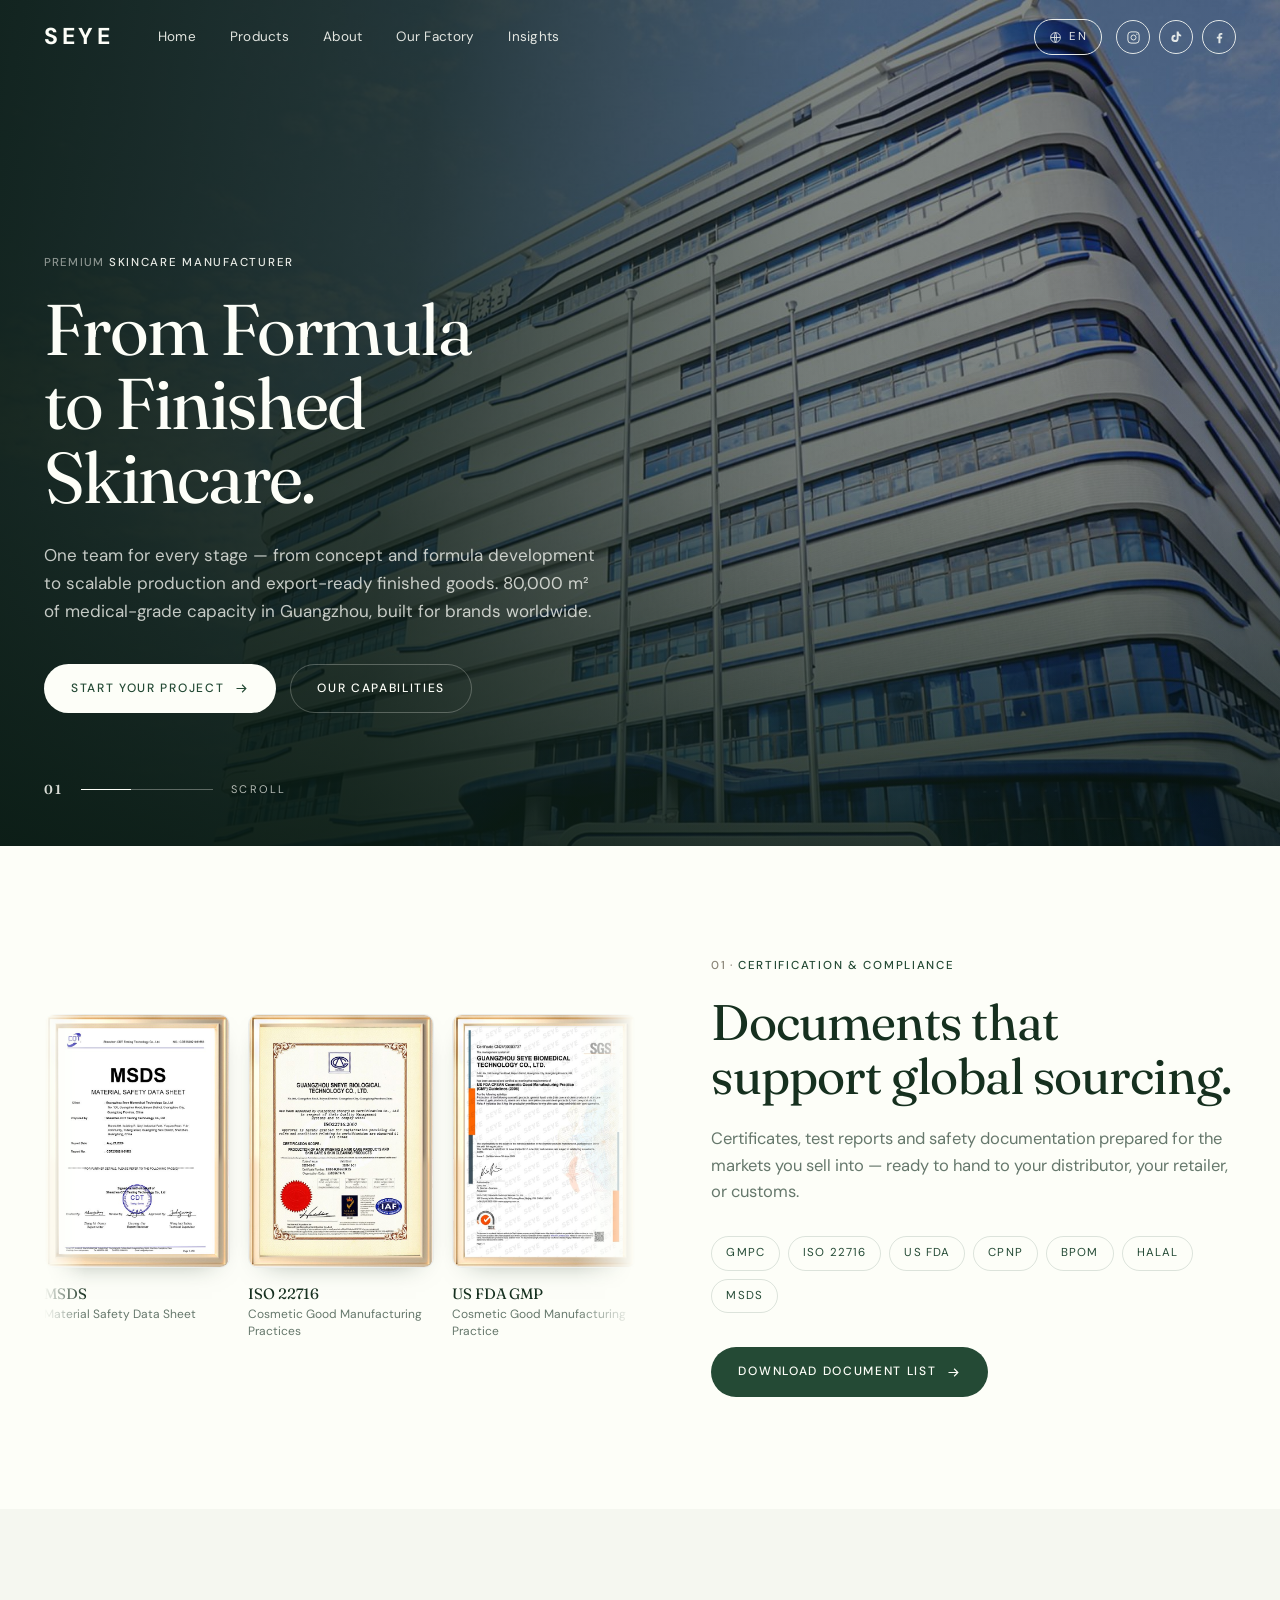
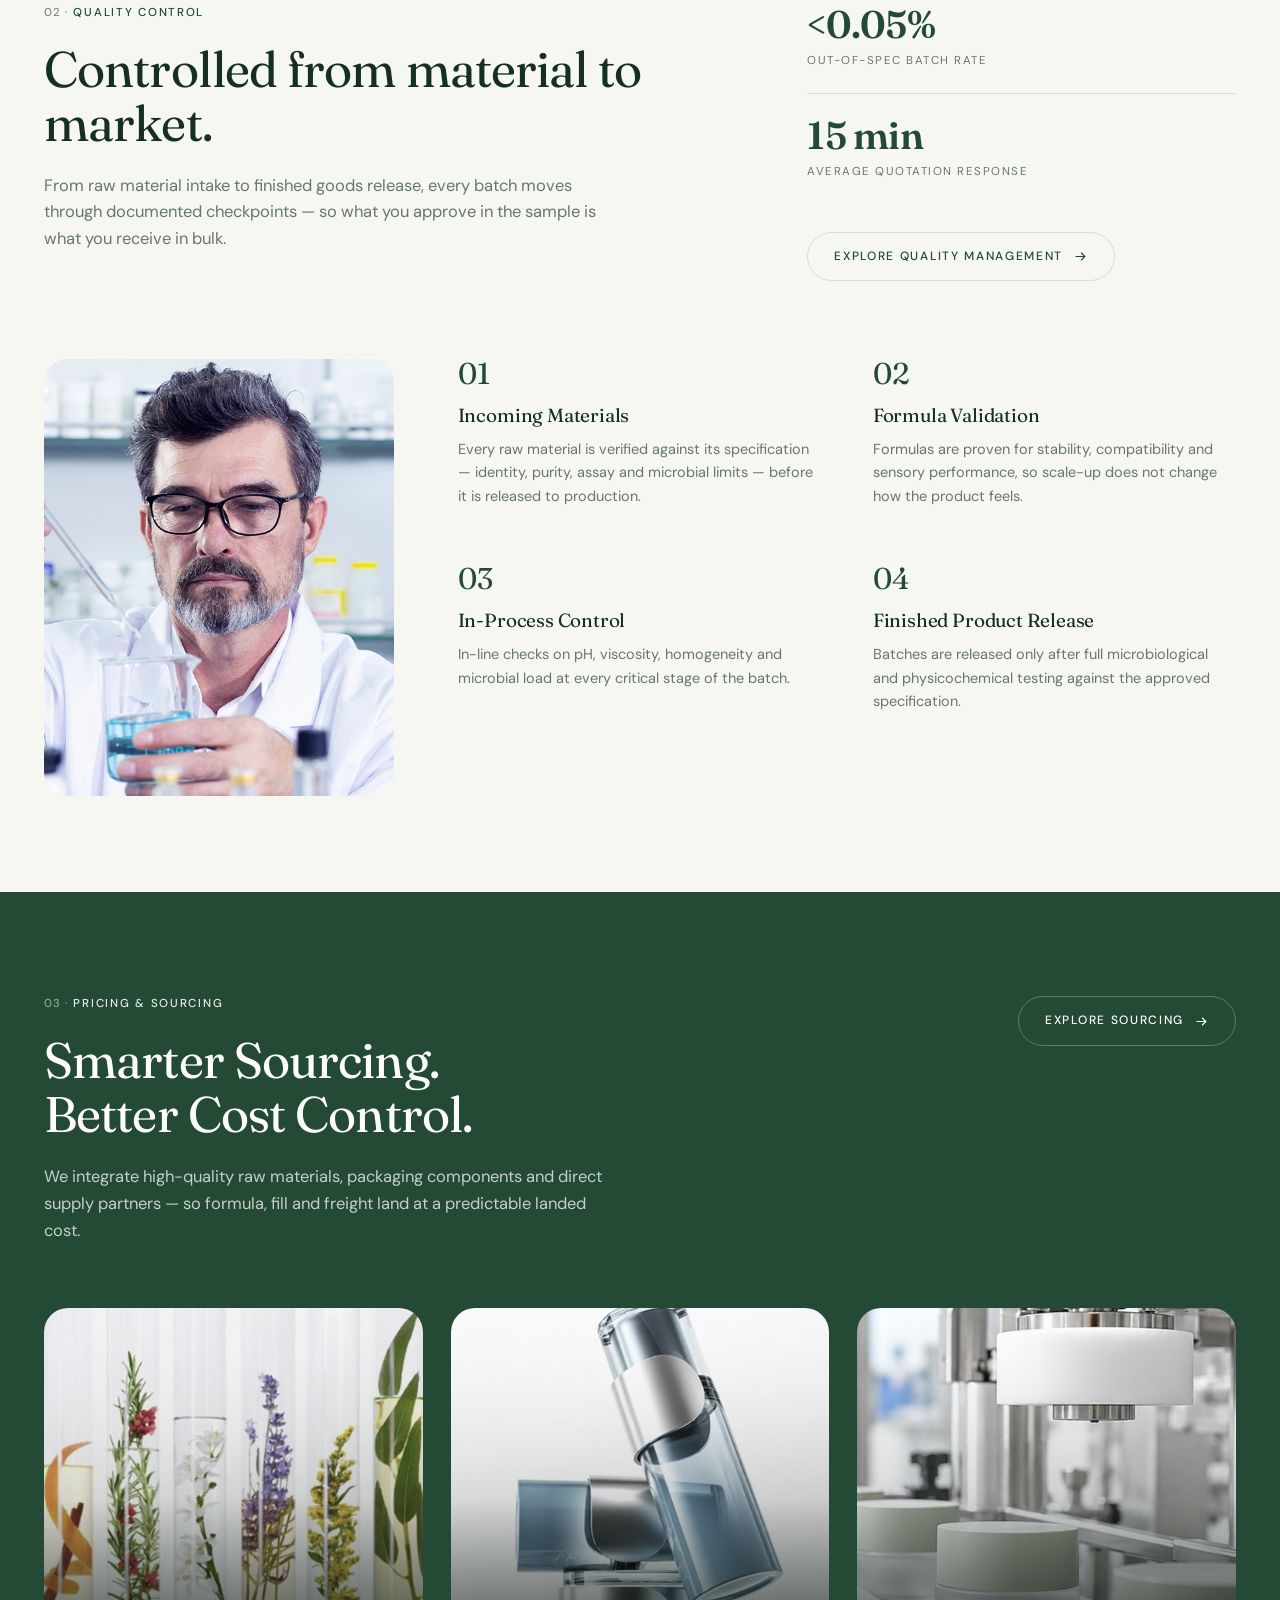
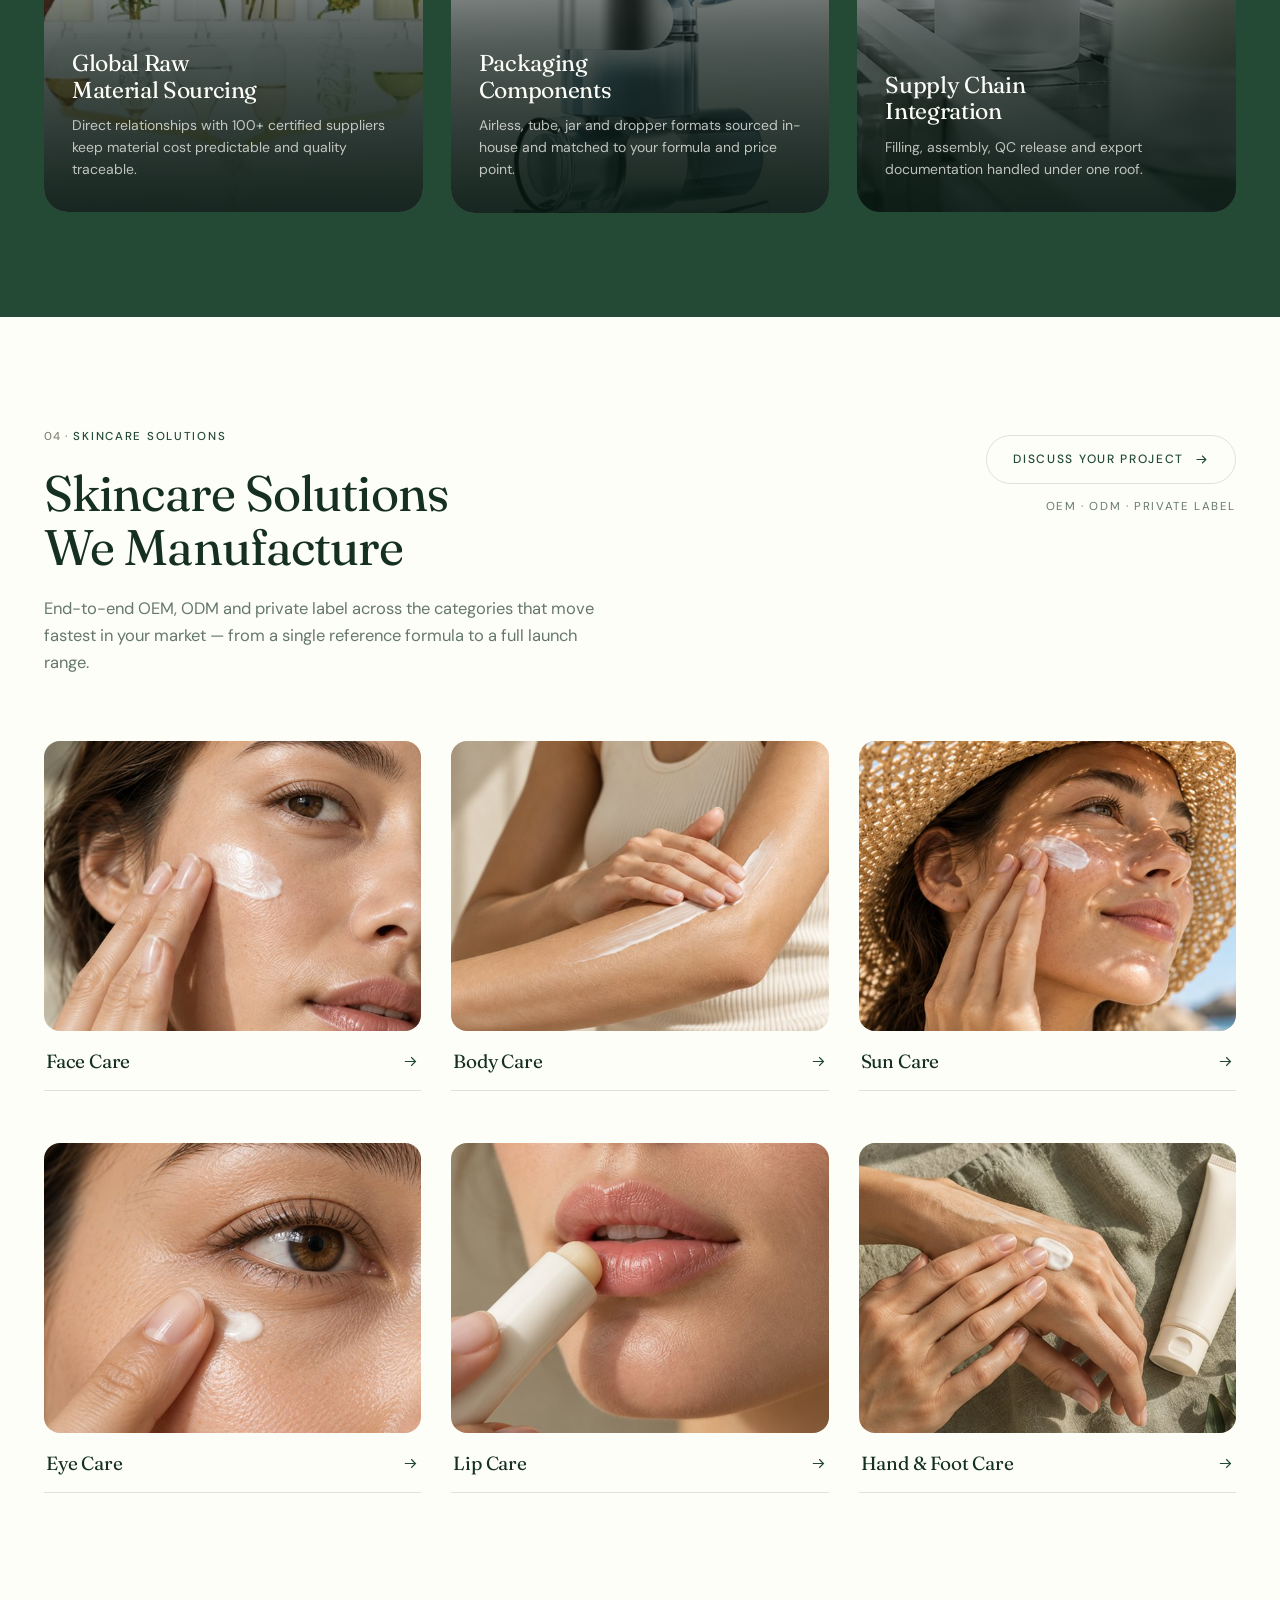
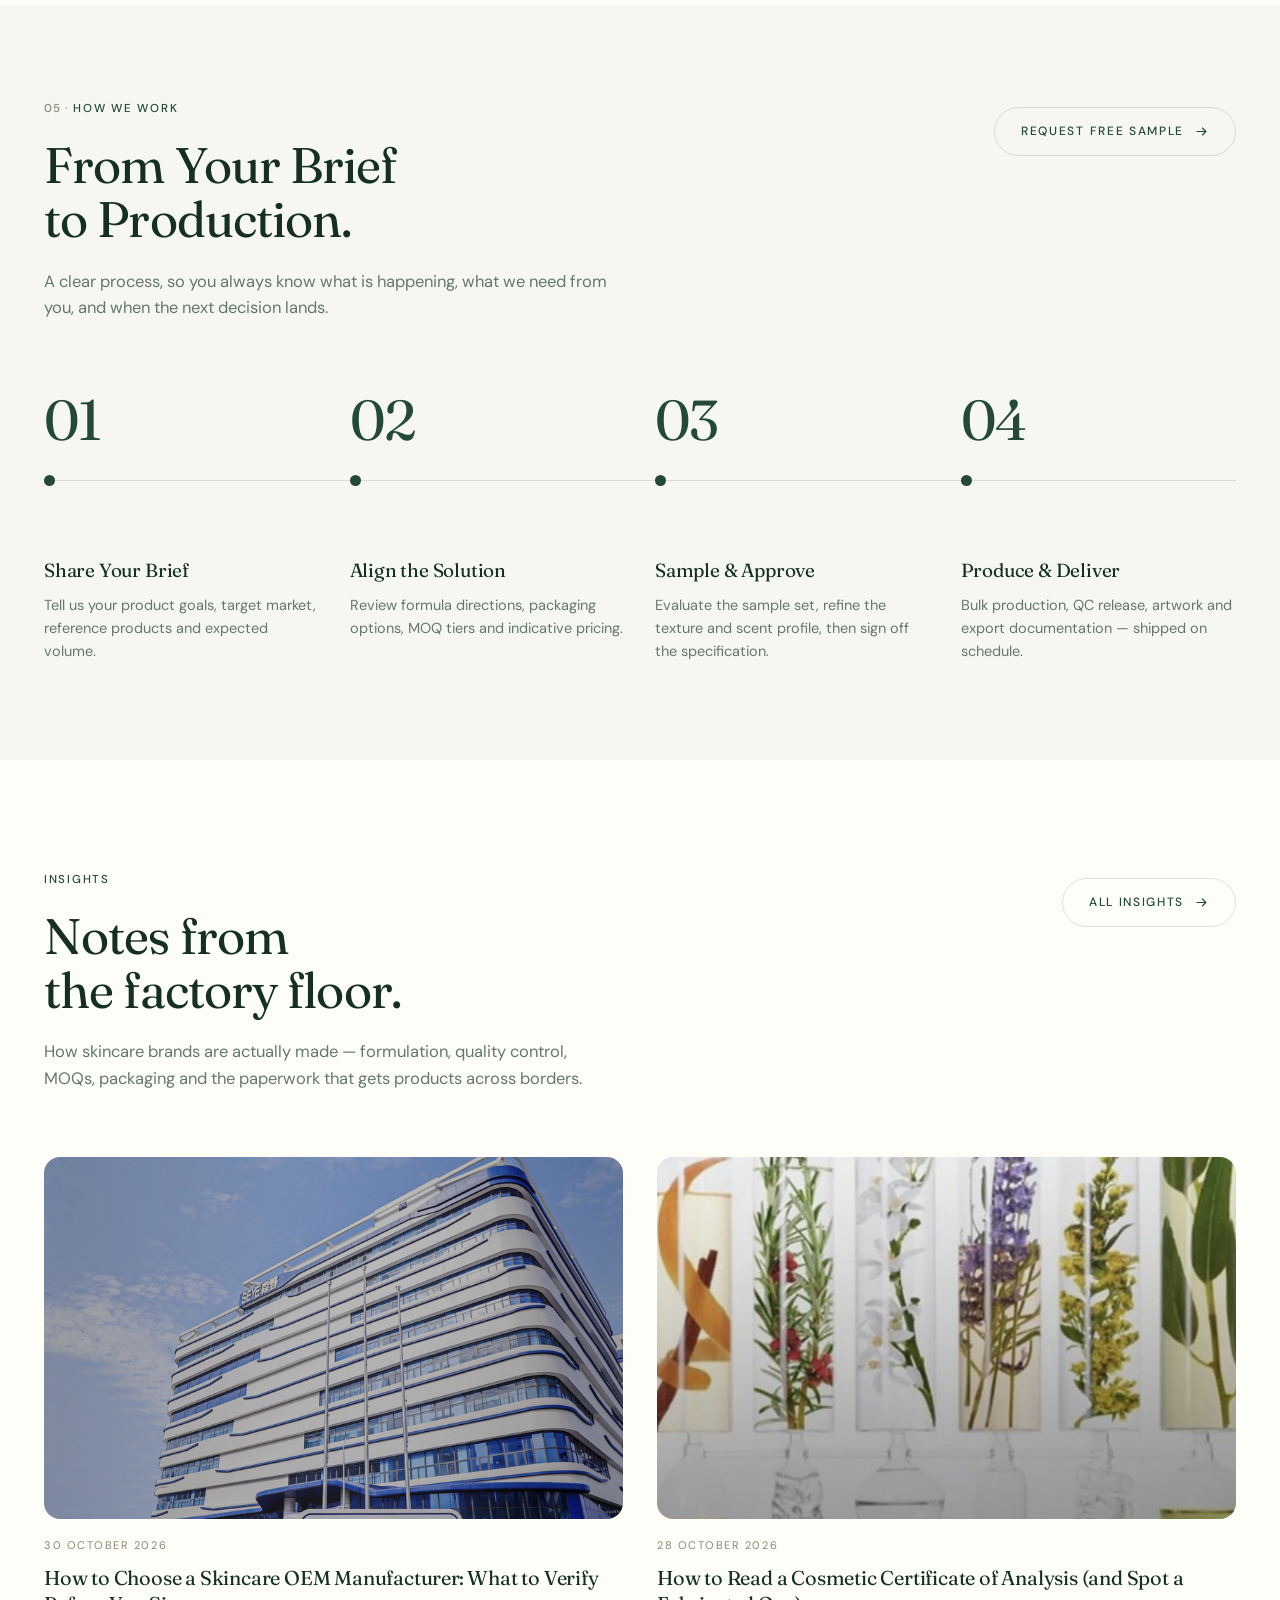
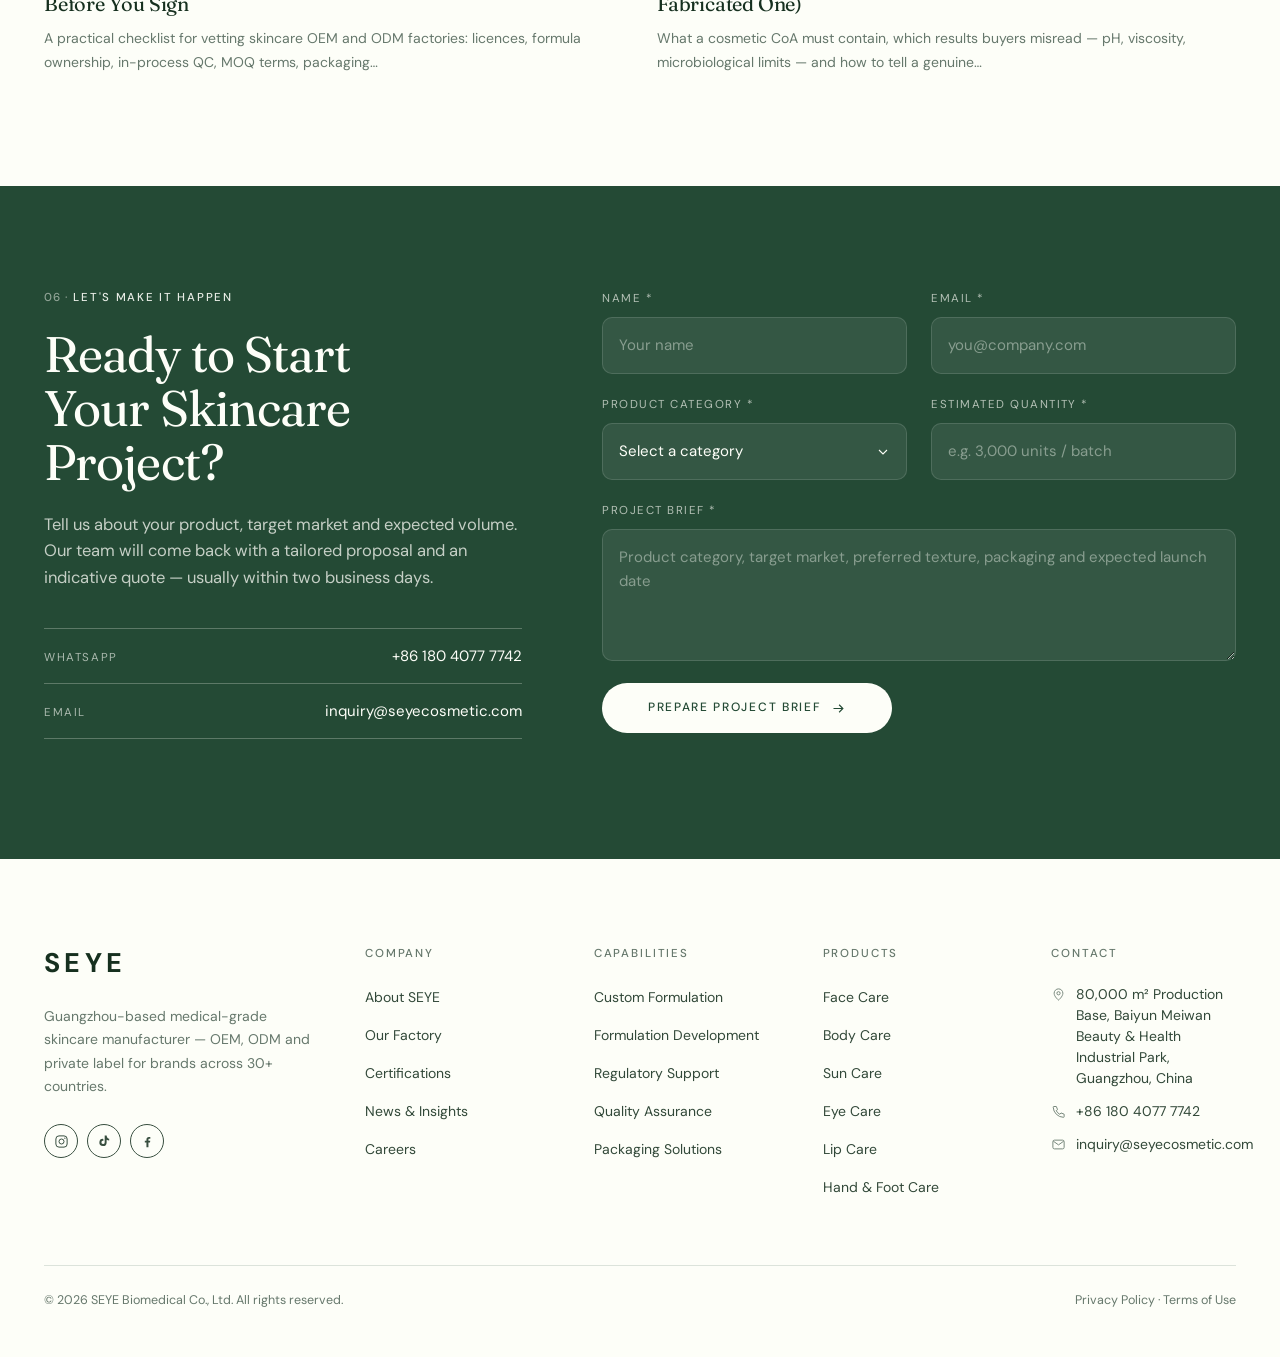
==== index.html @ 5c618334 "fix(seo): 首页补 canonical / og 绝对地址 / JSON-LD，加 404 页与缓存头" ====
<!DOCTYPE html>
<html lang="en">
<head>
<meta charset="utf-8">
<meta name="viewport" content="width=device-width, initial-scale=1">
<title>SEYE Biomedical — From Formula to Finished Skincare</title>
<meta name="description" content="SEYE Biomedical is a Guangzhou-based OEM / ODM / private-label skincare manufacturer. Custom formulation, medical-grade quality control, global sourcing and export-ready documentation.">

<!-- icons -->
<link rel="icon" href="assets/favicon.svg" type="image/svg+xml">
<link rel="alternate icon" href="assets/favicon-32.png" sizes="32x32">
<link rel="apple-touch-icon" href="assets/apple-touch-icon.png">
<meta name="theme-color" content="#244A35">
<!-- 这一行由发布流程写入：测试模式为 noindex，正式上线取消后重新发布 -->
<!-- ROBOTS:START --><meta name="robots" content="noindex,nofollow"><!-- ROBOTS:END -->

<!-- canonical + social sharing + JSON-LD。
     这一整块由 node build-articles.js 生成，不要手改 —— 里面的绝对地址全部来自
     site.config.js 的 baseUrl，手改过的内容下次构建就被覆盖。 -->
<!-- SEO:START -->
  <link rel="canonical" href="https://seye-cosmetic-site.netlify.app/">
  <meta property="og:type" content="website">
  <meta property="og:site_name" content="SEYE Biomedical">
  <meta property="og:title" content="From Formula to Finished Skincare — SEYE Biomedical">
  <meta property="og:description" content="Guangzhou-based OEM / ODM / private-label skincare manufacturer. Custom formulation, medical-grade quality control and export-ready documentation for brands in 30+ countries.">
  <meta property="og:url" content="https://seye-cosmetic-site.netlify.app/">
  <meta property="og:image" content="https://seye-cosmetic-site.netlify.app/assets/og-cover.jpg">
  <meta property="og:image:width" content="1200">
  <meta property="og:image:height" content="630">
  <meta property="og:image:alt" content="From Formula to Finished Skincare — SEYE Biomedical">
  <meta property="og:locale" content="en_US">
  <meta name="twitter:card" content="summary_large_image">
  <meta name="twitter:title" content="From Formula to Finished Skincare — SEYE Biomedical">
  <meta name="twitter:description" content="Guangzhou-based OEM / ODM / private-label skincare manufacturer. Custom formulation, medical-grade quality control and export-ready documentation for brands in 30+ countries.">
  <meta name="twitter:image" content="https://seye-cosmetic-site.netlify.app/assets/og-cover.jpg">
<script type="application/ld+json">
{
  "@context": "https://schema.org",
  "@graph": [
    {
      "@type": "Organization",
      "@id": "https://seye-cosmetic-site.netlify.app/#organization",
      "name": "SEYE Biomedical",
      "alternateName": "SEYE Biomedical Co., Ltd.",
      "url": "https://seye-cosmetic-site.netlify.app/",
      "logo": {
        "@type": "ImageObject",
        "url": "https://seye-cosmetic-site.netlify.app/assets/apple-touch-icon.png",
        "width": 180,
        "height": 180
      },
      "description": "Guangzhou-based OEM, ODM and private-label skincare manufacturer with 80,000 m² of medical-grade production capacity.",
      "address": {
        "@type": "PostalAddress",
        "streetAddress": "Baiyun Meiwan Beauty & Health Industrial Park",
        "addressLocality": "Guangzhou",
        "addressRegion": "Guangdong",
        "addressCountry": "CN"
      },
      "contactPoint": {
        "@type": "ContactPoint",
        "contactType": "sales",
        "telephone": "+86-180-4077-7742",
        "email": "inquiry@seyecosmetic.com",
        "availableLanguage": [
          "en",
          "zh"
        ]
      }
    },
    {
      "@type": "WebSite",
      "@id": "https://seye-cosmetic-site.netlify.app/#website",
      "url": "https://seye-cosmetic-site.netlify.app/",
      "name": "SEYE Biomedical",
      "description": "SEYE Biomedical is a Guangzhou-based OEM / ODM / private-label skincare manufacturer. Custom formulation, medical-grade quality control, global sourcing and export-ready documentation.",
      "publisher": {
        "@id": "https://seye-cosmetic-site.netlify.app/#organization"
      },
      "inLanguage": "en"
    },
    {
      "@type": "WebPage",
      "@id": "https://seye-cosmetic-site.netlify.app/#webpage",
      "url": "https://seye-cosmetic-site.netlify.app/",
      "name": "SEYE Biomedical — From Formula to Finished Skincare",
      "description": "SEYE Biomedical is a Guangzhou-based OEM / ODM / private-label skincare manufacturer. Custom formulation, medical-grade quality control, global sourcing and export-ready documentation.",
      "isPartOf": {
        "@id": "https://seye-cosmetic-site.netlify.app/#website"
      },
      "about": {
        "@id": "https://seye-cosmetic-site.netlify.app/#organization"
      },
      "primaryImageOfPage": {
        "@type": "ImageObject",
        "url": "https://seye-cosmetic-site.netlify.app/assets/og-cover.jpg"
      },
      "inLanguage": "en"
    }
  ]
}
</script>
<!-- SEO:END -->

<link rel="preload" as="image" href="assets/hero.jpg">
<link rel="stylesheet" href="assets/fonts/fonts.css">
<style>
/* ============================================================
   SEYE Biomedical — Homepage
   Design tokens reverse-engineered from the approved mockup.
   ============================================================ */
:root{
  --cream:      #FDFEF8;
  --cream-2:    #F5F7F0;
  --cream-3:    #EDF1E8;
  --green:      #244A35;
  --green-deep: #1B3A2A;
  --green-soft: #2E5A43;
  --ink:        #16301F;
  --muted:      #66786C;
  --muted-warm: #8A8577;
  --line:       rgba(36,74,53,.15);
  --line-soft:  rgba(36,74,53,.09);
  --line-light: rgba(253,254,248,.26);

  --serif: 'Fraunces', 'Noto Serif SC', Georgia, 'Times New Roman', serif;
  --sans:  'DM Sans', 'Noto Sans SC', -apple-system, BlinkMacSystemFont, 'Segoe UI', Roboto, sans-serif;

  --maxw: 1280px;
  --gut:  44px;
  --r-lg: 24px;
  --r-md: 16px;
  --ease: cubic-bezier(.22,.61,.36,1);
  --hdr:  74px;
}

*,*::before,*::after{ box-sizing:border-box; }
html{ scroll-behavior:smooth; -webkit-text-size-adjust:100%; }
body{
  margin:0;
  background:var(--cream);
  color:var(--ink);
  font-family:var(--sans);
  font-size:16px;
  line-height:1.62;
  -webkit-font-smoothing:antialiased;
  text-rendering:optimizeLegibility;
  overflow-x:hidden;
}
img{ display:block; max-width:100%; }
a{ color:inherit; text-decoration:none; }
button,input,select,textarea{ font:inherit; color:inherit; }
h1,h2,h3,h4{ margin:0; font-family:var(--serif); font-weight:400; font-optical-sizing:auto; }

.wrap{ width:100%; max-width:var(--maxw); margin-inline:auto; padding-inline:var(--gut); }

/* ---------- type scale ---------- */
h1,.h1{ font-size:clamp(44px,5.6vw,80px); line-height:1.03; letter-spacing:-.022em; }
h2,.h2{ font-size:clamp(34px,3.9vw,54px); line-height:1.08; letter-spacing:-.018em; }
h3{ font-size:20px; line-height:1.3; letter-spacing:-.01em; }

.eyebrow{
  margin:0 0 22px;
  font-size:11.5px; font-weight:500; line-height:1.4;
  letter-spacing:.15em; text-transform:uppercase;
  color:var(--green);
}
.eyebrow span{ color:var(--muted-warm); letter-spacing:.1em; }
.eyebrow.is-light{ color:rgba(253,254,248,.9); }
.eyebrow.is-light span{ color:rgba(253,254,248,.5); }

.lede{ margin:22px 0 0; max-width:52ch; color:var(--muted); font-size:16.5px; }
.is-light .lede,.lede.is-light{ color:rgba(253,254,248,.74); }

/* ---------- buttons ---------- */
.btn{
  display:inline-flex; align-items:center; gap:10px;
  padding:14px 26px; border:1px solid transparent; border-radius:999px;
  font-size:12px; font-weight:500; letter-spacing:.14em; text-transform:uppercase;
  white-space:nowrap; cursor:pointer; background:none;
  transition:background .3s var(--ease), color .3s var(--ease),
             border-color .3s var(--ease), transform .3s var(--ease);
}
.btn svg{ flex:none; transition:transform .3s var(--ease); }
.btn:hover svg{ transform:translateX(4px); }
.btn-solid{ background:var(--green); color:var(--cream); }
.btn-solid:hover{ background:var(--green-deep); }
.btn-outline{ border-color:var(--line); color:var(--green); }
.btn-outline:hover{ background:var(--green); border-color:var(--green); color:var(--cream); }
.btn-outline-light{ border-color:var(--line-light); color:var(--cream); }
.btn-outline-light:hover{ background:var(--cream); border-color:var(--cream); color:var(--green); }
.btn-white{ background:var(--cream); color:var(--green); justify-content:center; }
.btn-white:hover{ background:#fff; }
.btn-sm{ padding:12px 22px; font-size:11px; }

/* ============================================================
   HEADER
   ============================================================ */
.hdr{
  position:fixed; inset:0 0 auto; z-index:100; height:var(--hdr);
  display:flex; align-items:center;
  color:var(--cream);
  transition:background .45s var(--ease), color .45s var(--ease), box-shadow .45s var(--ease);
}
.hdr.is-stuck{
  background:rgba(253,254,248,.94);
  -webkit-backdrop-filter:saturate(160%) blur(14px);
  backdrop-filter:saturate(160%) blur(14px);
  color:var(--ink);
  box-shadow:0 1px 0 var(--line-soft);
}
.hdr__in{ display:flex; align-items:center; gap:44px; width:100%; max-width:var(--maxw); margin-inline:auto; padding-inline:var(--gut); }
.brand{ font-size:23px; font-weight:700; letter-spacing:.16em; }
.nav{ display:flex; gap:34px; }
.nav a{
  position:relative; font-size:13.5px; letter-spacing:.02em; opacity:.88;
  transition:opacity .25s var(--ease);
}
.nav a::after{
  content:''; position:absolute; left:0; bottom:-6px; height:1px; width:100%;
  background:currentColor; transform:scaleX(0); transform-origin:left;
  transition:transform .35s var(--ease);
}
.nav a:hover{ opacity:1; }
.nav a:hover::after{ transform:scaleX(1); }
.hdr__right{ display:flex; align-items:center; gap:14px; margin-left:auto; }
.lang{
  display:inline-flex; align-items:center; gap:7px;
  padding:8px 14px; border:1px solid currentColor; border-radius:999px;
  font-size:11.5px; letter-spacing:.12em; opacity:.9; background:none; cursor:pointer;
  transition:opacity .25s var(--ease);
}
.lang:hover{ opacity:1; }
.socials{ display:flex; gap:9px; }
.socials a{
  width:34px; height:34px; display:grid; place-items:center;
  border:1px solid currentColor; border-radius:50%; opacity:.85;
  transition:opacity .25s var(--ease), background .25s var(--ease);
}
.socials a:hover{ opacity:1; }
.socials svg{ width:15px; height:15px; }
.hdr:not(.is-stuck) .socials a:hover{ background:rgba(253,254,248,.16); }
.hdr.is-stuck .socials a:hover{ background:var(--cream-2); }
.burger{ display:none; }

/* ============================================================
   HERO
   ============================================================ */
.hero{ position:relative; min-height:min(94vh,860px); display:flex; align-items:flex-end; overflow:hidden; background:var(--green-deep); }
.hero__bg{ position:absolute; inset:0; }
.hero__bg img{ width:100%; height:100%; object-fit:cover; object-position:50% 58%; }
.hero__scrim{
  position:absolute; inset:0;
  background:
    linear-gradient(96deg, rgba(8,26,18,.90) 0%, rgba(8,26,18,.74) 32%, rgba(8,26,18,.34) 62%, rgba(8,26,18,.16) 100%),
    linear-gradient(to top, rgba(8,26,18,.72) 0%, rgba(8,26,18,.10) 42%, rgba(8,26,18,0) 70%);
}
.hero__in{ position:relative; width:100%; max-width:var(--maxw); margin-inline:auto; padding:calc(var(--hdr) + 60px) var(--gut) 46px; color:var(--cream); }
.hero h1{ margin:0; max-width:16ch; }
.hero__lede{ margin:26px 0 0; max-width:46ch; font-size:17px; line-height:1.66; color:rgba(253,254,248,.76); }
.hero__cta{ display:flex; flex-wrap:wrap; gap:14px; margin-top:38px; }
.hero .btn-solid{ background:var(--cream); color:var(--green); }
.hero .btn-solid:hover{ background:#fff; }
.hero__foot{ display:flex; align-items:center; gap:18px; margin-top:66px; }
.hero__foot b{ font-family:var(--serif); font-size:13px; letter-spacing:.16em; color:rgba(253,254,248,.85); }
.hero__foot i{ display:block; width:132px; height:1px; background:rgba(253,254,248,.32); position:relative; overflow:hidden; font-style:normal; }
.hero__foot i::after{ content:''; position:absolute; inset:0 auto 0 0; width:38%; background:var(--cream); animation:sweep 2.6s var(--ease) infinite; }
@keyframes sweep{ 0%{transform:translateX(-100%)} 60%,100%{transform:translateX(265%)} }
.hero__foot em{ font-style:normal; font-size:11px; letter-spacing:.2em; text-transform:uppercase; color:rgba(253,254,248,.7); }

/* ============================================================
   SECTION SHELL
   ============================================================ */
.sec{ padding:112px 0; }
.sec--tight{ padding:96px 0; }
.sec-head{ display:flex; align-items:flex-start; gap:48px; justify-content:space-between; }
.sec-head__aside{ flex:none; display:flex; flex-direction:column; align-items:flex-end; gap:14px; padding-top:6px; }
.sec-note{ margin:0; font-size:11.5px; letter-spacing:.14em; text-transform:uppercase; color:var(--muted); }
.rule{ height:1px; background:var(--line); border:0; margin:0; }

/* ============================================================
   01 · CERTIFICATES
   ============================================================ */
.cert{ display:grid; grid-template-columns:minmax(0,1.06fr) minmax(0,.94fr); gap:76px; align-items:center; }
.marquee{
  overflow:hidden;
  -webkit-mask-image:linear-gradient(90deg,transparent 0,#000 7%,#000 90%,transparent 100%);
          mask-image:linear-gradient(90deg,transparent 0,#000 7%,#000 90%,transparent 100%);
}
.marquee__track{ display:flex; width:max-content; animation:slide 52s linear infinite; }
.marquee:hover .marquee__track{ animation-play-state:paused; }
@keyframes slide{ to{ transform:translateX(-50%); } }
.cert-item{ flex:none; width:186px; margin-right:18px; }
.cert-item__img{
  border:1px solid var(--line-soft); border-radius:10px; overflow:hidden;
  background:#fff; box-shadow:0 10px 26px -18px rgba(22,48,31,.5);
  transition:transform .45s var(--ease), box-shadow .45s var(--ease);
}
.cert-item__img img{ width:100%; aspect-ratio:640/875; object-fit:cover; object-position:50% 12%; }
.cert-item:hover .cert-item__img{ transform:translateY(-6px); box-shadow:0 22px 38px -20px rgba(22,48,31,.55); }
.cert-item h3{ margin:16px 0 3px; font-size:15px; letter-spacing:-.005em; }
.cert-item p{ margin:0; font-size:12px; line-height:1.45; color:var(--muted); }
.tags{ display:flex; flex-wrap:wrap; gap:8px; margin:30px 0 0; padding:0; list-style:none; }
.tags li{
  padding:7px 14px; border:1px solid var(--line); border-radius:999px;
  font-size:11.5px; letter-spacing:.1em; text-transform:uppercase; color:var(--green);
}
.sec-head__cta{ margin-top:34px; }

/* ============================================================
   02 · QUALITY CONTROL
   ============================================================ */
.qc-head{ display:grid; grid-template-columns:minmax(0,1fr) minmax(0,.62fr); gap:72px; align-items:start; }
.qc-stats{ display:flex; flex-direction:column; }
.stat{ padding:22px 0; border-top:1px solid var(--line); }
.stat:first-child{ border-top:0; padding-top:0; }
.stat b{ display:block; font-family:var(--serif); font-size:clamp(30px,3vw,40px); line-height:1; letter-spacing:-.02em; color:var(--green); }
.stat span{ display:block; margin-top:9px; font-size:11.5px; letter-spacing:.13em; text-transform:uppercase; color:var(--muted); }
.qc-stats .btn{ align-self:flex-start; margin-top:28px; }
/* The mockup frames this photo at 4:5 (measured 130x162 in the design source).
   Do NOT stretch it to the height of the 2x2 card block: a wider box makes
   object-fit:cover zoom into his face and crops the beaker out of frame. */
.qc-body{ display:grid; grid-template-columns:minmax(0,.62fr) minmax(0,1.38fr); gap:64px; margin-top:78px; align-items:start; }
.qc-photo{ margin:0; border-radius:var(--r-lg); overflow:hidden; background:var(--cream-2); aspect-ratio:4/5; }
.qc-photo img{ width:100%; height:100%; object-fit:cover; object-position:50% 62%; }
.qc-cards{ display:grid; grid-template-columns:repeat(2,minmax(0,1fr)); gap:56px 52px; align-content:start; }
.qc-card__n{ font-family:var(--serif); font-size:30px; line-height:1; color:var(--green); }
.qc-card h3{ margin:14px 0 10px; font-size:19px; }
.qc-card p{ margin:0; font-size:14.5px; line-height:1.62; color:var(--muted); }

/* ============================================================
   03 · SOURCING BAND
   ============================================================ */
.band{ background:var(--green); color:var(--cream); padding:104px 0; }
.band h2,.band h3{ color:var(--cream); }
.band-head{ display:grid; grid-template-columns:minmax(0,1fr) auto; gap:48px; align-items:start; }
.src-grid{ display:grid; grid-template-columns:repeat(3,minmax(0,1fr)); gap:28px; margin-top:64px; }
.src-card{ position:relative; border-radius:var(--r-lg); overflow:hidden; aspect-ratio:489/651; background:var(--green-deep); }
.src-card img{ position:absolute; inset:0; width:100%; height:100%; object-fit:cover; transition:transform .8s var(--ease); }
.src-card:hover img{ transform:scale(1.045); }
.src-card__scrim{ position:absolute; inset:0; background:linear-gradient(to top, rgba(9,26,19,.88) 0%, rgba(9,26,19,.55) 32%, rgba(9,26,19,.06) 62%, rgba(9,26,19,0) 100%); }
.src-card__body{ position:absolute; inset:auto 0 0 0; padding:30px 28px 32px; }
.src-card h3{ font-size:23px; line-height:1.16; letter-spacing:-.015em; }
.src-card p{ margin:12px 0 0; font-size:14px; line-height:1.55; color:rgba(253,254,248,.72); }

/* ============================================================
   04 · SOLUTIONS
   ============================================================ */
.sol-grid{ display:grid; grid-template-columns:repeat(3,minmax(0,1fr)); gap:52px 30px; margin-top:64px; }
.sol-card__img{ border-radius:var(--r-md); overflow:hidden; margin:0; background:var(--cream-2); }
.sol-card__img img{ width:100%; aspect-ratio:564/434; object-fit:cover; transition:transform .8s var(--ease); }
.sol-card:hover .sol-card__img img{ transform:scale(1.05); }
.sol-card__row{ display:flex; align-items:center; justify-content:space-between; gap:16px; padding:18px 2px 16px; border-bottom:1px solid var(--line); }
.sol-card h3{ font-size:19px; }
.sol-card__row svg{ flex:none; color:var(--green); transition:transform .35s var(--ease); }
.sol-card:hover .sol-card__row svg{ transform:translateX(5px); }

/* ============================================================
   05 · PROCESS
   ============================================================ */
.steps-grid{ display:grid; grid-template-columns:repeat(4,minmax(0,1fr)); gap:30px; margin-top:70px; }
.steps-num .n{ font-family:var(--serif); font-size:clamp(38px,4.4vw,58px); line-height:1; letter-spacing:-.03em; color:var(--green); }
.rail{ position:relative; height:14px; margin:26px 0 26px; }
.rail::before{ content:''; position:absolute; left:0; right:0; top:6px; height:1px; background:var(--line); }
/* the dot is an in-flow grid item so it lands at the left edge of its own column
   (an absolutely positioned one would all stack at left:0 of the rail) */
.rail span{ position:relative; width:11px; height:11px; margin-top:1px; border-radius:50%; background:var(--green); }
.steps-body h3{ font-size:19px; margin-bottom:11px; }
.steps-body p{ margin:0; font-size:14.5px; line-height:1.6; color:var(--muted); }

/* ============================================================
   06 · CTA BAND
   ============================================================ */
.cta{ background:var(--green); color:var(--cream); padding:104px 0; }
.cta-grid{ display:grid; grid-template-columns:minmax(0,.86fr) minmax(0,1.14fr); gap:80px; align-items:start; }
.cta h2{ max-width:14ch; }
.cta__contacts{ margin-top:36px; border-top:1px solid var(--line-light); }
.cta__row{ display:flex; align-items:baseline; justify-content:space-between; gap:24px; padding:15px 0; border-bottom:1px solid var(--line-light); }
.cta__row dt{ font-size:11.5px; letter-spacing:.14em; text-transform:uppercase; color:rgba(253,254,248,.62); }
.cta__row dd{ margin:0; font-size:15px; color:var(--cream); }
form.cta-form{ display:grid; grid-template-columns:repeat(2,minmax(0,1fr)); gap:22px 24px; margin:0; }
.field{ display:flex; flex-direction:column; gap:9px; }
.field--wide{ grid-column:1 / -1; }
.field label{ font-size:11.5px; letter-spacing:.13em; text-transform:uppercase; color:rgba(253,254,248,.66); }
.field input,.field select,.field textarea{
  width:100%; padding:15px 16px; border-radius:10px;
  background:rgba(255,255,255,.075); border:1px solid rgba(255,255,255,.13);
  color:var(--cream); font-size:15px; outline:none;
  transition:background .25s var(--ease), border-color .25s var(--ease);
}
.field textarea{ min-height:132px; resize:vertical; line-height:1.6; }
.field ::placeholder{ color:rgba(253,254,248,.42); }
.field input:focus,.field select:focus,.field textarea:focus{ background:rgba(255,255,255,.12); border-color:rgba(253,254,248,.55); }
.field select{
  appearance:none; -webkit-appearance:none; cursor:pointer;
  background-image:url("data:image/svg+xml,%3Csvg xmlns='http://www.w3.org/2000/svg' viewBox='0 0 24 24' fill='none' stroke='%23FDFEF8' stroke-width='1.6'%3E%3Cpath d='M6 9l6 6 6-6'/%3E%3C/svg%3E");
  background-repeat:no-repeat; background-position:right 15px center; background-size:16px; padding-right:44px;
}
.field select option{ background:var(--green-deep); color:var(--cream); }
.cta-form .btn{ grid-column:1 / -1; justify-self:start; min-width:290px; }
.form-done{ grid-column:1 / -1; margin:0; font-size:14.5px; color:rgba(253,254,248,.82); }
.form-error{ grid-column:1 / -1; margin:0; font-size:14px; color:#FFCEC1; }
.cta-form .btn[disabled]{ opacity:.65; cursor:progress; }

/* ============================================================
   FOOTER
   ============================================================ */
.ftr{ background:var(--cream); padding:82px 0 46px; }
.ftr__grid{ display:grid; grid-template-columns:minmax(0,1.5fr) repeat(4,minmax(0,1fr)); gap:44px; }
.ftr__brand .brand{ color:var(--ink); font-size:27px; }
.ftr__brand p{ margin:20px 0 0; max-width:34ch; font-size:14px; line-height:1.66; color:var(--muted); }
.ftr .socials{ margin-top:26px; color:var(--ink); }
.ftr .socials a:hover{ background:var(--cream-3); }
.ftr h4{ margin:4px 0 20px; font-family:var(--sans); font-size:11.5px; font-weight:500; letter-spacing:.16em; text-transform:uppercase; color:var(--muted); }
.ftr ul{ margin:0; padding:0; list-style:none; display:flex; flex-direction:column; gap:12px; }
.ftr li a,.ftr address{ font-size:14px; color:var(--ink); opacity:.88; transition:opacity .25s var(--ease); }
.ftr li a:hover{ opacity:1; color:var(--green); }
.ftr address{ font-style:normal; display:flex; flex-direction:column; gap:12px; }
.ftr address span{ display:flex; gap:10px; align-items:flex-start; line-height:1.5; }
.ftr address svg{ flex:none; width:15px; height:15px; margin-top:3px; color:var(--muted); }
.ftr__bottom{ display:flex; flex-wrap:wrap; gap:16px 28px; justify-content:space-between; margin-top:66px; padding-top:24px; border-top:1px solid var(--line); font-size:12.5px; color:var(--muted); }

/* ---------- 07 · insights ---------- */
/* 卡片内容由 article-builder 在发布时静态写入下方标记区间，
   不靠 JS 注入 —— 爬虫要在源码里就能读到标题和链接 */
.ins-grid{ display:grid; grid-template-columns:repeat(auto-fit,minmax(280px,1fr)); gap:34px; margin-top:64px; }
.ins-card{ display:block; min-width:0; }
.ins-card:only-child{ max-width:calc((100% - 68px) / 3); }
.ins-card__img{ margin:0; aspect-ratio:16/10; border-radius:var(--r-md); overflow:hidden; background:var(--cream-3); }
.ins-card__img img{ width:100%; height:100%; object-fit:cover; transition:transform .7s var(--ease); }
.ins-card:hover .ins-card__img img{ transform:scale(1.045); }
.ins-card time{ display:block; margin-top:18px; font-size:11px; letter-spacing:.14em; text-transform:uppercase; color:var(--muted-warm); }
.ins-card h3{ margin-top:10px; font-size:20px; line-height:1.32; letter-spacing:-.01em; transition:color .3s var(--ease); }
.ins-card:hover h3{ color:var(--green); }
.ins-card p{ margin:10px 0 0; font-size:14px; line-height:1.66; color:var(--muted); }

@media (max-width:1080px){ .ins-grid{ grid-template-columns:repeat(2,minmax(0,1fr)); gap:30px; } .ins-card:only-child{ max-width:calc((100% - 30px) / 2); } }
@media (max-width:860px){ .ins-grid{ grid-template-columns:1fr; gap:26px; margin-top:44px; } .ins-card:only-child{ max-width:none; } }

/* ---------- reveal ---------- */
.reveal{ opacity:0; transform:translateY(20px); transition:opacity .8s var(--ease), transform .8s var(--ease); }
.reveal.in{ opacity:1; transform:none; }

/* ============================================================
   RESPONSIVE
   ============================================================ */
@media (max-width:1080px){
  :root{ --gut:32px; }
  .cert{ grid-template-columns:1fr; gap:56px; }
  .qc-head{ grid-template-columns:1fr; gap:40px; }
  .qc-stats{ flex-direction:row; gap:44px; flex-wrap:wrap; }
  .stat{ border-top:1px solid var(--line); padding-top:18px; }
  .qc-stats .btn{ margin-top:0; }
  .qc-body{ grid-template-columns:minmax(0,.8fr) minmax(0,1.2fr); gap:44px; }
  .src-grid{ grid-template-columns:repeat(2,minmax(0,1fr)); }
  .src-card:last-child{ grid-column:1 / -1; aspect-ratio:16/9; }
  .steps-grid{ grid-template-columns:repeat(2,minmax(0,1fr)); gap:52px 30px; }
  .rail{ display:none; }
  .cta-grid{ grid-template-columns:1fr; gap:52px; }
  .ftr__grid{ grid-template-columns:repeat(2,minmax(0,1fr)); gap:44px 32px; }
  .ftr__brand{ grid-column:1 / -1; }
}
@media (max-width:860px){
  .sec,.sec--tight,.band,.cta{ padding:76px 0; }
  /* narrow viewports crop the facade photo to its dark window band and the copy
     spans the full width -> the left-to-right hero scrim no longer protects it */
  .hero__scrim{
    background:
      linear-gradient(to top, rgba(8,26,18,.95) 0%, rgba(8,26,18,.88) 45%, rgba(8,26,18,.68) 72%, rgba(8,26,18,.55) 100%);
  }
  .hero__bg img{ object-position:50% 42%; }
  .nav{ display:none; }
  .burger{ display:grid; place-items:center; width:38px; height:38px; border:1px solid currentColor; border-radius:50%; background:none; cursor:pointer; }
  .burger span{ display:block; width:15px; height:1.5px; background:currentColor; box-shadow:0 -5px 0 currentColor, 0 5px 0 currentColor; }
  .hdr.is-stuck .socials{ display:none; }
  .qc-body{ grid-template-columns:1fr; }
  .qc-photo{ aspect-ratio:4/5; max-height:520px; }
  .src-grid,.sol-grid{ grid-template-columns:1fr; }
  .src-card:last-child{ aspect-ratio:489/651; }
  .sec-head{ flex-direction:column; gap:30px; }
  .sec-head__aside{ align-items:flex-start; }
  .band-head{ grid-template-columns:1fr; gap:28px; }
  .cta-form{ grid-template-columns:1fr; }
  .hero__foot{ margin-top:46px; }
}
@media (max-width:560px){
  :root{ --gut:20px; --hdr:64px; }
  body{ font-size:15.5px; }
  .brand{ font-size:20px; }
  .hdr__right .socials{ display:none; }   /* they stay in the footer */
  .socials a{ width:30px; height:30px; }
  .cert-item{ width:150px; margin-right:14px; }
  .qc-cards{ grid-template-columns:1fr; gap:36px; }
  .steps-grid{ grid-template-columns:1fr; }
  .sec-head__aside .btn,.sec-head__cta .btn,.band-head .btn{ width:100%; justify-content:center; }
  .cta-form .btn{ min-width:0; width:100%; }
  .hero__lede{ font-size:16px; }
}
@media (prefers-reduced-motion:reduce){
  *,*::before,*::after{ animation-duration:.001ms !important; animation-iteration-count:1 !important; transition-duration:.001ms !important; }
  html{ scroll-behavior:auto; }
  .reveal{ opacity:1; transform:none; }
}
</style>
</head>
<body>

<!-- ================= HEADER ================= -->
<header class="hdr" id="hdr">
  <div class="hdr__in">
    <a class="brand" href="#top" aria-label="SEYE Biomedical — home">SEYE</a>
    <nav class="nav" aria-label="Primary">
      <a href="#top">Home</a>
      <a href="#products">Products</a>
      <a href="#about">About</a>
      <a href="#factory">Our Factory</a>
      <a href="insights/">Insights</a>
    </nav>
    <div class="hdr__right">
      <button class="lang" type="button" aria-label="Switch language">
        <svg viewBox="0 0 24 24" width="13" height="13" fill="none" stroke="currentColor" stroke-width="1.6" aria-hidden="true">
          <circle cx="12" cy="12" r="9"/><path d="M3 12h18M12 3c2.5 2.6 2.5 15.4 0 18M12 3c-2.5 2.6-2.5 15.4 0 18"/>
        </svg>
        EN
      </button>
      <div class="socials">
        <a href="#" aria-label="SEYE on Instagram"><svg viewBox="0 0 24 24" fill="none" stroke="currentColor" stroke-width="1.6" aria-hidden="true"><rect x="3" y="3" width="18" height="18" rx="5"/><circle cx="12" cy="12" r="4"/><circle cx="17.4" cy="6.6" r="1.1" fill="currentColor" stroke="none"/></svg></a>
        <a href="#" aria-label="SEYE on TikTok"><svg viewBox="0 0 24 24" fill="currentColor" aria-hidden="true"><path d="M16.6 5.8a5 5 0 0 1-1.2-3.3h-3.1v11.1a2.6 2.6 0 1 1-2.2-2.6V7.8a5.8 5.8 0 1 0 5.3 5.8V9.3a7.9 7.9 0 0 0 4.1 1.2V7.4a4.9 4.9 0 0 1-2.9-1.6Z"/></svg></a>
        <a href="#" aria-label="SEYE on Facebook"><svg viewBox="0 0 24 24" fill="currentColor" aria-hidden="true"><path d="M13.5 21v-7.4h2.5l.4-2.9h-2.9V8.9c0-.8.2-1.4 1.4-1.4h1.6V4.9c-.3 0-1.2-.1-2.3-.1-2.3 0-3.9 1.4-3.9 4v2h-2.6v2.9h2.6V21h3.2Z"/></svg></a>
      </div>
      <button class="burger" type="button" aria-label="Open menu"><span></span></button>
    </div>
  </div>
</header>

<!-- ================= HERO ================= -->
<section class="hero" id="top">
  <div class="hero__bg">
    <img src="assets/hero.jpg" alt="SEYE Biomedical manufacturing facility in Guangzhou" fetchpriority="high">
    <div class="hero__scrim"></div>
  </div>
  <div class="hero__in">
    <p class="eyebrow is-light"><span>Premium</span> Skincare Manufacturer</p>
    <h1>From Formula<br>to Finished<br>Skincare.</h1>
    <p class="hero__lede">
      One team for every stage — from concept and formula development to scalable
      production and export-ready finished goods. 80,000&nbsp;m² of medical-grade
      capacity in Guangzhou, built for brands worldwide.
    </p>
    <div class="hero__cta">
      <a class="btn btn-solid" href="#contact">Start Your Project
        <svg viewBox="0 0 24 24" width="15" height="15" fill="none" stroke="currentColor" stroke-width="1.8" aria-hidden="true"><path d="M4 12h15M13 6l6 6-6 6"/></svg>
      </a>
      <a class="btn btn-outline-light" href="#about">Our Capabilities</a>
    </div>
    <div class="hero__foot">
      <b>01</b><i></i><em>Scroll</em>
    </div>
  </div>
</section>

<!-- ================= 01 · CERTIFICATES ================= -->
<section class="sec" id="about">
  <div class="wrap">
    <div class="cert">
      <div class="marquee reveal" aria-label="Certificate library">
        <div class="marquee__track" id="certTrack">
          <!-- 9 certificates, duplicated for a seamless loop (JS) -->
        </div>
      </div>

      <div class="reveal" style="--d:.1s">
        <p class="eyebrow"><span>01 ·</span> Certification &amp; Compliance</p>
        <h2>Documents that support global sourcing.</h2>
        <p class="lede">
          Certificates, test reports and safety documentation prepared for the markets you
          sell into — ready to hand to your distributor, your retailer, or customs.
        </p>
        <ul class="tags">
          <li>GMPC</li><li>ISO 22716</li><li>US FDA</li><li>CPNP</li><li>BPOM</li><li>HALAL</li><li>MSDS</li>
        </ul>
        <div class="sec-head__cta">
          <a class="btn btn-solid" href="#contact">Download Document List
            <svg viewBox="0 0 24 24" width="15" height="15" fill="none" stroke="currentColor" stroke-width="1.8" aria-hidden="true"><path d="M4 12h15M13 6l6 6-6 6"/></svg>
          </a>
        </div>
      </div>
    </div>
  </div>
</section>

<!-- ================= 02 · QUALITY CONTROL ================= -->
<section class="sec sec--tight" style="background:var(--cream-2)" id="factory">
  <div class="wrap">
    <div class="qc-head">
      <div class="reveal">
        <p class="eyebrow"><span>02 ·</span> Quality Control</p>
        <h2>Controlled from material to market.</h2>
        <p class="lede">
          From raw material intake to finished goods release, every batch moves through
          documented checkpoints — so what you approve in the sample is what you receive in bulk.
        </p>
      </div>
      <div class="qc-stats reveal" style="--d:.1s">
        <div class="stat"><b>&lt;0.05%</b><span>Out-of-spec batch rate</span></div>
        <div class="stat"><b>15 min</b><span>Average quotation response</span></div>
        <a class="btn btn-outline" href="#contact">Explore Quality Management
          <svg viewBox="0 0 24 24" width="15" height="15" fill="none" stroke="currentColor" stroke-width="1.8" aria-hidden="true"><path d="M4 12h15M13 6l6 6-6 6"/></svg>
        </a>
      </div>
    </div>

    <div class="qc-body">
      <figure class="qc-photo reveal">
        <img src="assets/qc-lab.jpg" alt="SEYE quality-control scientist testing a formulation in the laboratory" loading="lazy">
      </figure>
      <div class="qc-cards">
        <article class="qc-card reveal">
          <div class="qc-card__n">01</div>
          <h3>Incoming Materials</h3>
          <p>Every raw material is verified against its specification — identity, purity, assay and microbial limits — before it is released to production.</p>
        </article>
        <article class="qc-card reveal" style="--d:.08s">
          <div class="qc-card__n">02</div>
          <h3>Formula Validation</h3>
          <p>Formulas are proven for stability, compatibility and sensory performance, so scale-up does not change how the product feels.</p>
        </article>
        <article class="qc-card reveal" style="--d:.16s">
          <div class="qc-card__n">03</div>
          <h3>In-Process Control</h3>
          <p>In-line checks on pH, viscosity, homogeneity and microbial load at every critical stage of the batch.</p>
        </article>
        <article class="qc-card reveal" style="--d:.24s">
          <div class="qc-card__n">04</div>
          <h3>Finished Product Release</h3>
          <p>Batches are released only after full microbiological and physicochemical testing against the approved specification.</p>
        </article>
      </div>
    </div>
  </div>
</section>

<!-- ================= 03 · SOURCING ================= -->
<section class="band" id="sourcing">
  <div class="wrap">
    <div class="band-head">
      <div class="reveal">
        <p class="eyebrow is-light"><span>03 ·</span> Pricing &amp; Sourcing</p>
        <h2>Smarter Sourcing.<br>Better Cost Control.</h2>
        <p class="lede is-light">
          We integrate high-quality raw materials, packaging components and direct supply
          partners — so formula, fill and freight land at a predictable landed cost.
        </p>
      </div>
      <a class="btn btn-outline-light reveal" style="--d:.1s" href="#contact">Explore Sourcing
        <svg viewBox="0 0 24 24" width="15" height="15" fill="none" stroke="currentColor" stroke-width="1.8" aria-hidden="true"><path d="M4 12h15M13 6l6 6-6 6"/></svg>
      </a>
    </div>

    <div class="src-grid">
      <article class="src-card reveal">
        <img src="assets/src-materials.jpg" alt="Botanical raw materials and laboratory glassware" loading="lazy">
        <div class="src-card__scrim"></div>
        <div class="src-card__body">
          <h3>Global Raw<br>Material Sourcing</h3>
          <p>Direct relationships with 100+ certified suppliers keep material cost predictable and quality traceable.</p>
        </div>
      </article>
      <article class="src-card reveal" style="--d:.08s">
        <img src="assets/src-packaging.jpg" alt="Airless pump and dropper packaging components" loading="lazy">
        <div class="src-card__scrim"></div>
        <div class="src-card__body">
          <h3>Packaging<br>Components</h3>
          <p>Airless, tube, jar and dropper formats sourced in-house and matched to your formula and price point.</p>
        </div>
      </article>
      <article class="src-card reveal" style="--d:.16s">
        <img src="assets/src-supply.jpg" alt="Automated cosmetics filling line" loading="lazy">
        <div class="src-card__scrim"></div>
        <div class="src-card__body">
          <h3>Supply Chain<br>Integration</h3>
          <p>Filling, assembly, QC release and export documentation handled under one roof.</p>
        </div>
      </article>
    </div>
  </div>
</section>

<!-- ================= 04 · SOLUTIONS ================= -->
<section class="sec" id="products">
  <div class="wrap">
    <div class="sec-head">
      <div class="reveal">
        <p class="eyebrow"><span>04 ·</span> Skincare Solutions</p>
        <h2>Skincare Solutions<br>We Manufacture</h2>
        <p class="lede">
          End-to-end OEM, ODM and private label across the categories that move fastest in
          your market — from a single reference formula to a full launch range.
        </p>
      </div>
      <div class="sec-head__aside reveal" style="--d:.1s">
        <a class="btn btn-outline" href="#contact">Discuss Your Project
          <svg viewBox="0 0 24 24" width="15" height="15" fill="none" stroke="currentColor" stroke-width="1.8" aria-hidden="true"><path d="M4 12h15M13 6l6 6-6 6"/></svg>
        </a>
        <p class="sec-note">OEM · ODM · Private Label</p>
      </div>
    </div>

    <div class="sol-grid" id="solGrid">
      <!-- 6 category cards (JS) -->
    </div>
  </div>
</section>

<!-- ================= 05 · PROCESS ================= -->
<section class="sec sec--tight" style="background:var(--cream-2)" id="process">
  <div class="wrap">
    <div class="sec-head">
      <div class="reveal">
        <p class="eyebrow"><span>05 ·</span> How We Work</p>
        <h2>From Your Brief<br>to Production.</h2>
        <p class="lede">
          A clear process, so you always know what is happening, what we need from you,
          and when the next decision lands.
        </p>
      </div>
      <div class="sec-head__aside reveal" style="--d:.1s">
        <a class="btn btn-outline" href="#contact">Request Free Sample
          <svg viewBox="0 0 24 24" width="15" height="15" fill="none" stroke="currentColor" stroke-width="1.8" aria-hidden="true"><path d="M4 12h15M13 6l6 6-6 6"/></svg>
        </a>
      </div>
    </div>

    <div class="steps-grid steps-num reveal">
      <div><div class="n">01</div></div>
      <div><div class="n">02</div></div>
      <div><div class="n">03</div></div>
      <div><div class="n">04</div></div>
    </div>
    <div class="steps-grid rail reveal" aria-hidden="true">
      <span></span><span></span><span></span><span></span>
    </div>
    <div class="steps-grid steps-body">
      <article class="reveal">
        <h3>Share Your Brief</h3>
        <p>Tell us your product goals, target market, reference products and expected volume.</p>
      </article>
      <article class="reveal" style="--d:.08s">
        <h3>Align the Solution</h3>
        <p>Review formula directions, packaging options, MOQ tiers and indicative pricing.</p>
      </article>
      <article class="reveal" style="--d:.16s">
        <h3>Sample &amp; Approve</h3>
        <p>Evaluate the sample set, refine the texture and scent profile, then sign off the specification.</p>
      </article>
      <article class="reveal" style="--d:.24s">
        <h3>Produce &amp; Deliver</h3>
        <p>Bulk production, QC release, artwork and export documentation — shipped on schedule.</p>
      </article>
    </div>
  </div>
</section>

<!-- ================= 07 · INSIGHTS ================= -->
<section class="sec" id="insights">
  <div class="wrap">
    <div class="sec-head">
      <div class="reveal">
        <p class="eyebrow">Insights</p>
        <h2>Notes from<br>the factory floor.</h2>
        <p class="lede">
          How skincare brands are actually made — formulation, quality control, MOQs,
          packaging and the paperwork that gets products across borders.
        </p>
      </div>
      <div class="sec-head__aside reveal" style="--d:.1s">
        <a class="btn btn-outline" href="insights/">All Insights
          <svg viewBox="0 0 24 24" width="15" height="15" fill="none" stroke="currentColor" stroke-width="1.8" aria-hidden="true"><path d="M4 12h15M13 6l6 6-6 6"/></svg>
        </a>
      </div>
    </div>

    <div class="ins-grid" id="insGrid">
      <!-- ARTICLES:START -->
      <a class="ins-card reveal" href="insights/how-to-choose-a-skincare-oem-manufacturer/"><figure class="ins-card__img"><img src="assets/hero.jpg" alt="SEYE Biomedical production facility in Guangzhou" loading="lazy"></figure><time datetime="2026-10-30">30 October 2026</time><h3>How to Choose a Skincare OEM Manufacturer: What to Verify Before You Sign</h3><p>A practical checklist for vetting skincare OEM and ODM factories: licences, formula ownership, in-process QC, MOQ terms, packaging…</p></a>
<a class="ins-card reveal" href="insights/reading-a-cosmetic-certificate-of-analysis/"><figure class="ins-card__img"><img src="assets/ins-coa.jpg" alt="Botanical raw material specimens in laboratory glassware" loading="lazy"></figure><time datetime="2026-10-28">28 October 2026</time><h3>How to Read a Cosmetic Certificate of Analysis (and Spot a Fabricated One)</h3><p>What a cosmetic CoA must contain, which results buyers misread — pH, viscosity, microbiological limits — and how to tell a genuine…</p></a>
      <!-- ARTICLES:END -->
    </div>
  </div>
</section>

<!-- ================= 06 · CTA ================= -->
<section class="cta" id="contact">
  <div class="wrap cta-grid">
    <div class="reveal">
      <p class="eyebrow is-light"><span>06 ·</span> Let's Make It Happen</p>
      <h2>Ready to Start<br>Your Skincare<br>Project?</h2>
      <p class="lede is-light">
        Tell us about your product, target market and expected volume. Our team will come
        back with a tailored proposal and an indicative quote — usually within two business days.
      </p>
      <!-- TODO: confirm the WhatsApp number and enquiry email before going live -->
      <dl class="cta__contacts">
        <div class="cta__row"><dt>WhatsApp</dt><dd>+86 180 4077 7742</dd></div>
        <div class="cta__row"><dt>Email</dt><dd>inquiry@seyecosmetic.com</dd></div>
      </dl>
    </div>

    <!-- Netlify Forms: the pair (name + data-netlify) is what the build scanner looks for.
         Set the same name in Site settings → Forms → project-brief, then enable Form detection
         BEFORE redeploying, otherwise submissions are silently discarded. -->
    <form class="cta-form reveal" style="--d:.1s" id="briefForm"
          name="project-brief" method="POST" data-netlify="true"
          data-netlify-honeypot="bot-field" novalidate>
      <!-- No manual form-name input: this is static HTML, so Netlify's build step
           strips data-netlify and injects the hidden form-name itself. Adding one here
           would send the field twice. -->
      <p hidden><label>Leave this field empty <input name="bot-field" tabindex="-1" autocomplete="off"></label></p>

      <div class="field">
        <label for="f-name">Name *</label>
        <input id="f-name" name="name" type="text" placeholder="Your name" required>
      </div>
      <div class="field">
        <label for="f-email">Email *</label>
        <input id="f-email" name="email" type="email" placeholder="you@company.com" required>
      </div>
      <div class="field">
        <label for="f-cat">Product Category *</label>
        <select id="f-cat" name="category" required>
          <option value="" selected disabled>Select a category</option>
          <option>Face Care</option>
          <option>Body Care</option>
          <option>Sun Care</option>
          <option>Eye Care</option>
          <option>Lip Care</option>
          <option>Hand &amp; Foot Care</option>
          <option>Other / Not sure yet</option>
        </select>
      </div>
      <div class="field">
        <label for="f-qty">Estimated Quantity *</label>
        <input id="f-qty" name="quantity" type="text" placeholder="e.g. 3,000 units / batch" required>
      </div>
      <div class="field field--wide">
        <label for="f-brief">Project Brief *</label>
        <textarea id="f-brief" name="brief" placeholder="Product category, target market, preferred texture, packaging and expected launch date" required></textarea>
      </div>
      <button class="btn btn-white" type="submit">Prepare Project Brief
        <svg viewBox="0 0 24 24" width="15" height="15" fill="none" stroke="currentColor" stroke-width="1.8" aria-hidden="true"><path d="M4 12h15M13 6l6 6-6 6"/></svg>
      </button>
    </form>
  </div>
</section>

<!-- ================= FOOTER ================= -->
<footer class="ftr">
  <div class="wrap">
    <div class="ftr__grid">
      <div class="ftr__brand">
        <div class="brand">SEYE</div>
        <p>Guangzhou-based medical-grade skincare manufacturer — OEM, ODM and private label for brands across 30+ countries.</p>
        <div class="socials">
          <a href="#" aria-label="SEYE on Instagram"><svg viewBox="0 0 24 24" fill="none" stroke="currentColor" stroke-width="1.6" aria-hidden="true"><rect x="3" y="3" width="18" height="18" rx="5"/><circle cx="12" cy="12" r="4"/><circle cx="17.4" cy="6.6" r="1.1" fill="currentColor" stroke="none"/></svg></a>
          <a href="#" aria-label="SEYE on TikTok"><svg viewBox="0 0 24 24" fill="currentColor" aria-hidden="true"><path d="M16.6 5.8a5 5 0 0 1-1.2-3.3h-3.1v11.1a2.6 2.6 0 1 1-2.2-2.6V7.8a5.8 5.8 0 1 0 5.3 5.8V9.3a7.9 7.9 0 0 0 4.1 1.2V7.4a4.9 4.9 0 0 1-2.9-1.6Z"/></svg></a>
          <a href="#" aria-label="SEYE on Facebook"><svg viewBox="0 0 24 24" fill="currentColor" aria-hidden="true"><path d="M13.5 21v-7.4h2.5l.4-2.9h-2.9V8.9c0-.8.2-1.4 1.4-1.4h1.6V4.9c-.3 0-1.2-.1-2.3-.1-2.3 0-3.9 1.4-3.9 4v2h-2.6v2.9h2.6V21h3.2Z"/></svg></a>
        </div>
      </div>

      <div>
        <h4>Company</h4>
        <ul>
          <li><a href="#about">About SEYE</a></li>
          <li><a href="#factory">Our Factory</a></li>
          <li><a href="#about">Certifications</a></li>
          <li><a href="insights/">News &amp; Insights</a></li>
          <li><a href="#">Careers</a></li>
        </ul>
      </div>

      <div>
        <h4>Capabilities</h4>
        <ul>
          <li><a href="#products">Custom Formulation</a></li>
          <li><a href="#products">Formulation Development</a></li>
          <li><a href="#about">Regulatory Support</a></li>
          <li><a href="#factory">Quality Assurance</a></li>
          <li><a href="#">Packaging Solutions</a></li>
        </ul>
      </div>

      <div>
        <h4>Products</h4>
        <ul>
          <li><a href="#products">Face Care</a></li>
          <li><a href="#products">Body Care</a></li>
          <li><a href="#products">Sun Care</a></li>
          <li><a href="#products">Eye Care</a></li>
          <li><a href="#products">Lip Care</a></li>
          <li><a href="#products">Hand &amp; Foot Care</a></li>
        </ul>
      </div>

      <div>
        <h4>Contact</h4>
        <address>
          <span>
            <svg viewBox="0 0 24 24" fill="none" stroke="currentColor" stroke-width="1.6" aria-hidden="true"><path d="M12 21s7-5.7 7-11a7 7 0 1 0-14 0c0 5.3 7 11 7 11Z"/><circle cx="12" cy="10" r="2.6"/></svg>
            80,000 m² Production Base, Baiyun Meiwan Beauty &amp; Health Industrial Park, Guangzhou, China
          </span>
          <span>
            <svg viewBox="0 0 24 24" fill="none" stroke="currentColor" stroke-width="1.6" aria-hidden="true"><path d="M4.5 4h4l2 5-2.2 1.6a13 13 0 0 0 5.9 5.9L16 14.3l5 2v4a1 1 0 0 1-1.1 1A17 17 0 0 1 3.5 5.1 1 1 0 0 1 4.5 4Z"/></svg>
            +86 180 4077 7742
          </span>
          <span>
            <svg viewBox="0 0 24 24" fill="none" stroke="currentColor" stroke-width="1.6" aria-hidden="true"><rect x="3" y="5" width="18" height="14" rx="2.5"/><path d="m3.6 6.6 8.4 6 8.4-6"/></svg>
            inquiry@seyecosmetic.com
          </span>
        </address>
      </div>
    </div>

    <div class="ftr__bottom">
      <span>© <span id="yr">2026</span> SEYE Biomedical Co., Ltd. All rights reserved.</span>
      <span>Privacy Policy · Terms of Use</span>
    </div>
  </div>
</footer>

<script src="content.js"></script>
<script src="cms.js"></script>
<script>
/* ---------- data ---------- */
/* 文案来自 content.js（由 admin.html 编辑）。这份常量只是兜底：
   如果 content.js 缺失或某个数组为空，就退回这里的原始文案，页面照常显示。 */
const SC = window.SITE_CONTENT || {};

const CERTS = (SC.certs && SC.certs.length) ? SC.certs.map(c => [c.t, c.s, c.img]) : [
  ['MSDS',                 'Material Safety Data Sheet',            'cert-09.jpg'],
  ['ISO 22716',            'Cosmetic Good Manufacturing Practices', 'cert-06.jpg'],
  ['US FDA GMP',           'Cosmetic Good Manufacturing Practice',  'cert-02.jpg'],
  ['HALAL',                'Halal Product Certification',           'cert-05.jpg'],
  ['Indonesia BPOM',       'Cosmetic Product Notification',         'cert-03.jpg'],
  ['FDA Registration',     'U.S. FDA Establishment Registration',   'cert-04.jpg'],
  ['Intertek WCA',         'Workplace Conditions Assessment',       'cert-08.jpg'],
  ['Product Inspection',   'Quality Inspection Report',             'cert-01.jpg'],
  ['Infant Care',          'Infant Care Professional Certification', 'cert-07.jpg'],
];

/* 内容来自用户输入，插入 innerHTML 前必须转义，否则 & < > 会破版 */
const cmsEsc = s => String(s).replace(/&/g, '&amp;').replace(/</g, '&lt;').replace(/>/g, '&gt;');

const CATEGORIES = (SC.sol && SC.sol.cards && SC.sol.cards.length)
  ? SC.sol.cards.map(c => [cmsEsc(c.name), c.img, c.desc])
  : [
  ['Face Care',       'cat-face.jpg', 'Facial creams, serums, essences, cleansers and masks.'],
  ['Body Care',       'cat-body.jpg', 'Body lotions, butters, scrubs and firming treatments.'],
  ['Sun Care',        'cat-sun.jpg',  'Mineral and hybrid SPF, sunscreen sticks and after-sun.'],
  ['Eye Care',        'cat-eye.jpg',  'Eye creams, gels, patches and anti-ageing concentrates.'],
  ['Lip Care',        'cat-lip.jpg',  'Lip balms, masks, oils and tinted treatment sticks.'],
  ['Hand &amp; Foot Care', 'cat-hand.jpg', 'Hand creams, foot masks, cuticle and heel treatment.'],
];

/* ---------- build certificate marquee (2 identical passes = seamless -50% loop) ---------- */
const certTrack = document.getElementById('certTrack');
const certItem = ([title, sub, file]) =>
  `<article class="cert-item">
     <div class="cert-item__img"><img src="assets/${file}" alt="${title} certificate"></div>
     <h3>${title}</h3>
     <p>${sub}</p>
   </article>`;
certTrack.innerHTML = CERTS.map(certItem).join('') +
  CERTS.map(certItem).join('').replace(/<article/g, '<article aria-hidden="true"');

/* ---------- build category grid ---------- */
document.getElementById('solGrid').innerHTML = CATEGORIES.map(([name, file, desc], i) => `
  <a class="sol-card reveal" style="--d:${(i % 3) * 0.08}s" href="#contact" title="${desc.replace(/<[^>]+>/g,'')}">
    <figure class="sol-card__img"><img src="assets/${file}" alt="${name.replace(/&amp;/g,'&')}" loading="lazy"></figure>
    <div class="sol-card__row">
      <h3>${name}</h3>
      <svg viewBox="0 0 24 24" width="17" height="17" fill="none" stroke="currentColor" stroke-width="1.7" aria-hidden="true"><path d="M4 12h15M13 6l6 6-6 6"/></svg>
    </div>
  </a>`).join('');

/* ---------- sticky header ---------- */
const hdr = document.getElementById('hdr');
const onScroll = () => hdr.classList.toggle('is-stuck', window.scrollY > window.innerHeight * 0.72);
onScroll();
addEventListener('scroll', onScroll, { passive: true });

/* ---------- reveal on scroll ---------- */
const io = new IntersectionObserver((entries) => {
  entries.forEach((e) => {
    if (e.isIntersecting) { e.target.classList.add('in'); io.unobserve(e.target); }
  });
}, { rootMargin: '0px 0px -8% 0px', threshold: 0.08 });
document.querySelectorAll('.reveal').forEach((el, i) => {
  if (!el.style.getPropertyValue('--d')) el.style.setProperty('--d', `${(i % 4) * 0.06}s`);
  el.style.transitionDelay = 'var(--d, 0s)';
  io.observe(el);
});

/* ---------- enquiry form → Netlify Forms ----------
   Posts URL-encoded to the site root, which is where Netlify listens for
   submissions of a detected form. JSON bodies are NOT supported.
   Swapping to Formspree / Cloudflare later = change `endpoint` only.        */
const briefForm = document.getElementById('briefForm');
const FORM_ENDPOINT = '/';

briefForm.addEventListener('submit', async (ev) => {
  ev.preventDefault();
  if (!briefForm.checkValidity()) { briefForm.reportValidity(); return; }

  const btn = briefForm.querySelector('button[type="submit"]');
  const label = btn.innerHTML;
  btn.disabled = true;
  btn.textContent = 'Sending…';

  try {
    const res = await fetch(FORM_ENDPOINT, {
      method: 'POST',
      headers: { 'Content-Type': 'application/x-www-form-urlencoded' },
      body: new URLSearchParams(new FormData(briefForm)).toString(),
    });
    if (!res.ok) throw new Error('HTTP ' + res.status);

    briefForm.replaceChildren(Object.assign(document.createElement('p'), {
      className: 'form-done',
      textContent: 'Thank you — your brief has been received. Our team will come back to you within two business days.',
    }));
  } catch (err) {
    btn.disabled = false;
    btn.innerHTML = label;
    let warn = briefForm.querySelector('.form-error');
    if (!warn) {
      warn = document.createElement('p');
      warn.className = 'form-error';
      briefForm.appendChild(warn);
    }
    warn.textContent = 'Sorry, that did not go through. Please contact us on WhatsApp or by email instead.';
  }
});

document.getElementById('yr').textContent = new Date().getFullYear();
</script>
</body>
</html>
---- assets/fonts/fonts.css ----
/* latin-ext */
@font-face {
  font-family: 'DM Sans';
  font-style: normal;
  font-weight: 400;
  font-display: swap;
  src: url(dmsans-1.woff2) format('woff2');
  unicode-range: U+0100-02BA, U+02BD-02C5, U+02C7-02CC, U+02CE-02D7, U+02DD-02FF, U+0304, U+0308, U+0329, U+1D00-1DBF, U+1E00-1E9F, U+1EF2-1EFF, U+2020, U+20A0-20AB, U+20AD-20C4, U+2113, U+2C60-2C7F, U+A720-A7FF;
}
/* latin */
@font-face {
  font-family: 'DM Sans';
  font-style: normal;
  font-weight: 400;
  font-display: swap;
  src: url(dmsans-0.woff2) format('woff2');
  unicode-range: U+0000-00FF, U+0131, U+0152-0153, U+02BB-02BC, U+02C6, U+02DA, U+02DC, U+0304, U+0308, U+0329, U+2000-206F, U+20AC, U+2122, U+2191, U+2193, U+2212, U+2215, U+FEFF, U+FFFD;
}
/* latin-ext */
@font-face {
  font-family: 'DM Sans';
  font-style: normal;
  font-weight: 500;
  font-display: swap;
  src: url(dmsans-1.woff2) format('woff2');
  unicode-range: U+0100-02BA, U+02BD-02C5, U+02C7-02CC, U+02CE-02D7, U+02DD-02FF, U+0304, U+0308, U+0329, U+1D00-1DBF, U+1E00-1E9F, U+1EF2-1EFF, U+2020, U+20A0-20AB, U+20AD-20C4, U+2113, U+2C60-2C7F, U+A720-A7FF;
}
/* latin */
@font-face {
  font-family: 'DM Sans';
  font-style: normal;
  font-weight: 500;
  font-display: swap;
  src: url(dmsans-0.woff2) format('woff2');
  unicode-range: U+0000-00FF, U+0131, U+0152-0153, U+02BB-02BC, U+02C6, U+02DA, U+02DC, U+0304, U+0308, U+0329, U+2000-206F, U+20AC, U+2122, U+2191, U+2193, U+2212, U+2215, U+FEFF, U+FFFD;
}
/* latin-ext */
@font-face {
  font-family: 'DM Sans';
  font-style: normal;
  font-weight: 700;
  font-display: swap;
  src: url(dmsans-1.woff2) format('woff2');
  unicode-range: U+0100-02BA, U+02BD-02C5, U+02C7-02CC, U+02CE-02D7, U+02DD-02FF, U+0304, U+0308, U+0329, U+1D00-1DBF, U+1E00-1E9F, U+1EF2-1EFF, U+2020, U+20A0-20AB, U+20AD-20C4, U+2113, U+2C60-2C7F, U+A720-A7FF;
}
/* latin */
@font-face {
  font-family: 'DM Sans';
  font-style: normal;
  font-weight: 700;
  font-display: swap;
  src: url(dmsans-0.woff2) format('woff2');
  unicode-range: U+0000-00FF, U+0131, U+0152-0153, U+02BB-02BC, U+02C6, U+02DA, U+02DC, U+0304, U+0308, U+0329, U+2000-206F, U+20AC, U+2122, U+2191, U+2193, U+2212, U+2215, U+FEFF, U+FFFD;
}
/* vietnamese */
@font-face {
  font-family: 'Fraunces';
  font-style: normal;
  font-weight: 400;
  font-display: swap;
  src: url(fraunces-1.woff2) format('woff2');
  unicode-range: U+0102-0103, U+0110-0111, U+0128-0129, U+0168-0169, U+01A0-01A1, U+01AF-01B0, U+0300-0301, U+0303-0304, U+0308-0309, U+0323, U+0329, U+1EA0-1EF9, U+20AB;
}
/* latin-ext */
@font-face {
  font-family: 'Fraunces';
  font-style: normal;
  font-weight: 400;
  font-display: swap;
  src: url(fraunces-2.woff2) format('woff2');
  unicode-range: U+0100-02BA, U+02BD-02C5, U+02C7-02CC, U+02CE-02D7, U+02DD-02FF, U+0304, U+0308, U+0329, U+1D00-1DBF, U+1E00-1E9F, U+1EF2-1EFF, U+2020, U+20A0-20AB, U+20AD-20C4, U+2113, U+2C60-2C7F, U+A720-A7FF;
}
/* latin */
@font-face {
  font-family: 'Fraunces';
  font-style: normal;
  font-weight: 400;
  font-display: swap;
  src: url(fraunces-0.woff2) format('woff2');
  unicode-range: U+0000-00FF, U+0131, U+0152-0153, U+02BB-02BC, U+02C6, U+02DA, U+02DC, U+0304, U+0308, U+0329, U+2000-206F, U+20AC, U+2122, U+2191, U+2193, U+2212, U+2215, U+FEFF, U+FFFD;
}
/* vietnamese */
@font-face {
  font-family: 'Fraunces';
  font-style: normal;
  font-weight: 500;
  font-display: swap;
  src: url(fraunces-1.woff2) format('woff2');
  unicode-range: U+0102-0103, U+0110-0111, U+0128-0129, U+0168-0169, U+01A0-01A1, U+01AF-01B0, U+0300-0301, U+0303-0304, U+0308-0309, U+0323, U+0329, U+1EA0-1EF9, U+20AB;
}
/* latin-ext */
@font-face {
  font-family: 'Fraunces';
  font-style: normal;
  font-weight: 500;
  font-display: swap;
  src: url(fraunces-2.woff2) format('woff2');
  unicode-range: U+0100-02BA, U+02BD-02C5, U+02C7-02CC, U+02CE-02D7, U+02DD-02FF, U+0304, U+0308, U+0329, U+1D00-1DBF, U+1E00-1E9F, U+1EF2-1EFF, U+2020, U+20A0-20AB, U+20AD-20C4, U+2113, U+2C60-2C7F, U+A720-A7FF;
}
/* latin */
@font-face {
  font-family: 'Fraunces';
  font-style: normal;
  font-weight: 500;
  font-display: swap;
  src: url(fraunces-0.woff2) format('woff2');
  unicode-range: U+0000-00FF, U+0131, U+0152-0153, U+02BB-02BC, U+02C6, U+02DA, U+02DC, U+0304, U+0308, U+0329, U+2000-206F, U+20AC, U+2122, U+2191, U+2193, U+2212, U+2215, U+FEFF, U+FFFD;
}
/* vietnamese */
@font-face {
  font-family: 'Fraunces';
  font-style: normal;
  font-weight: 600;
  font-display: swap;
  src: url(fraunces-1.woff2) format('woff2');
  unicode-range: U+0102-0103, U+0110-0111, U+0128-0129, U+0168-0169, U+01A0-01A1, U+01AF-01B0, U+0300-0301, U+0303-0304, U+0308-0309, U+0323, U+0329, U+1EA0-1EF9, U+20AB;
}
/* latin-ext */
@font-face {
  font-family: 'Fraunces';
  font-style: normal;
  font-weight: 600;
  font-display: swap;
  src: url(fraunces-2.woff2) format('woff2');
  unicode-range: U+0100-02BA, U+02BD-02C5, U+02C7-02CC, U+02CE-02D7, U+02DD-02FF, U+0304, U+0308, U+0329, U+1D00-1DBF, U+1E00-1E9F, U+1EF2-1EFF, U+2020, U+20A0-20AB, U+20AD-20C4, U+2113, U+2C60-2C7F, U+A720-A7FF;
}
/* latin */
@font-face {
  font-family: 'Fraunces';
  font-style: normal;
  font-weight: 600;
  font-display: swap;
  src: url(fraunces-0.woff2) format('woff2');
  unicode-range: U+0000-00FF, U+0131, U+0152-0153, U+02BB-02BC, U+02C6, U+02DA, U+02DC, U+0304, U+0308, U+0329, U+2000-206F, U+20AC, U+2122, U+2191, U+2193, U+2212, U+2215, U+FEFF, U+FFFD;
}
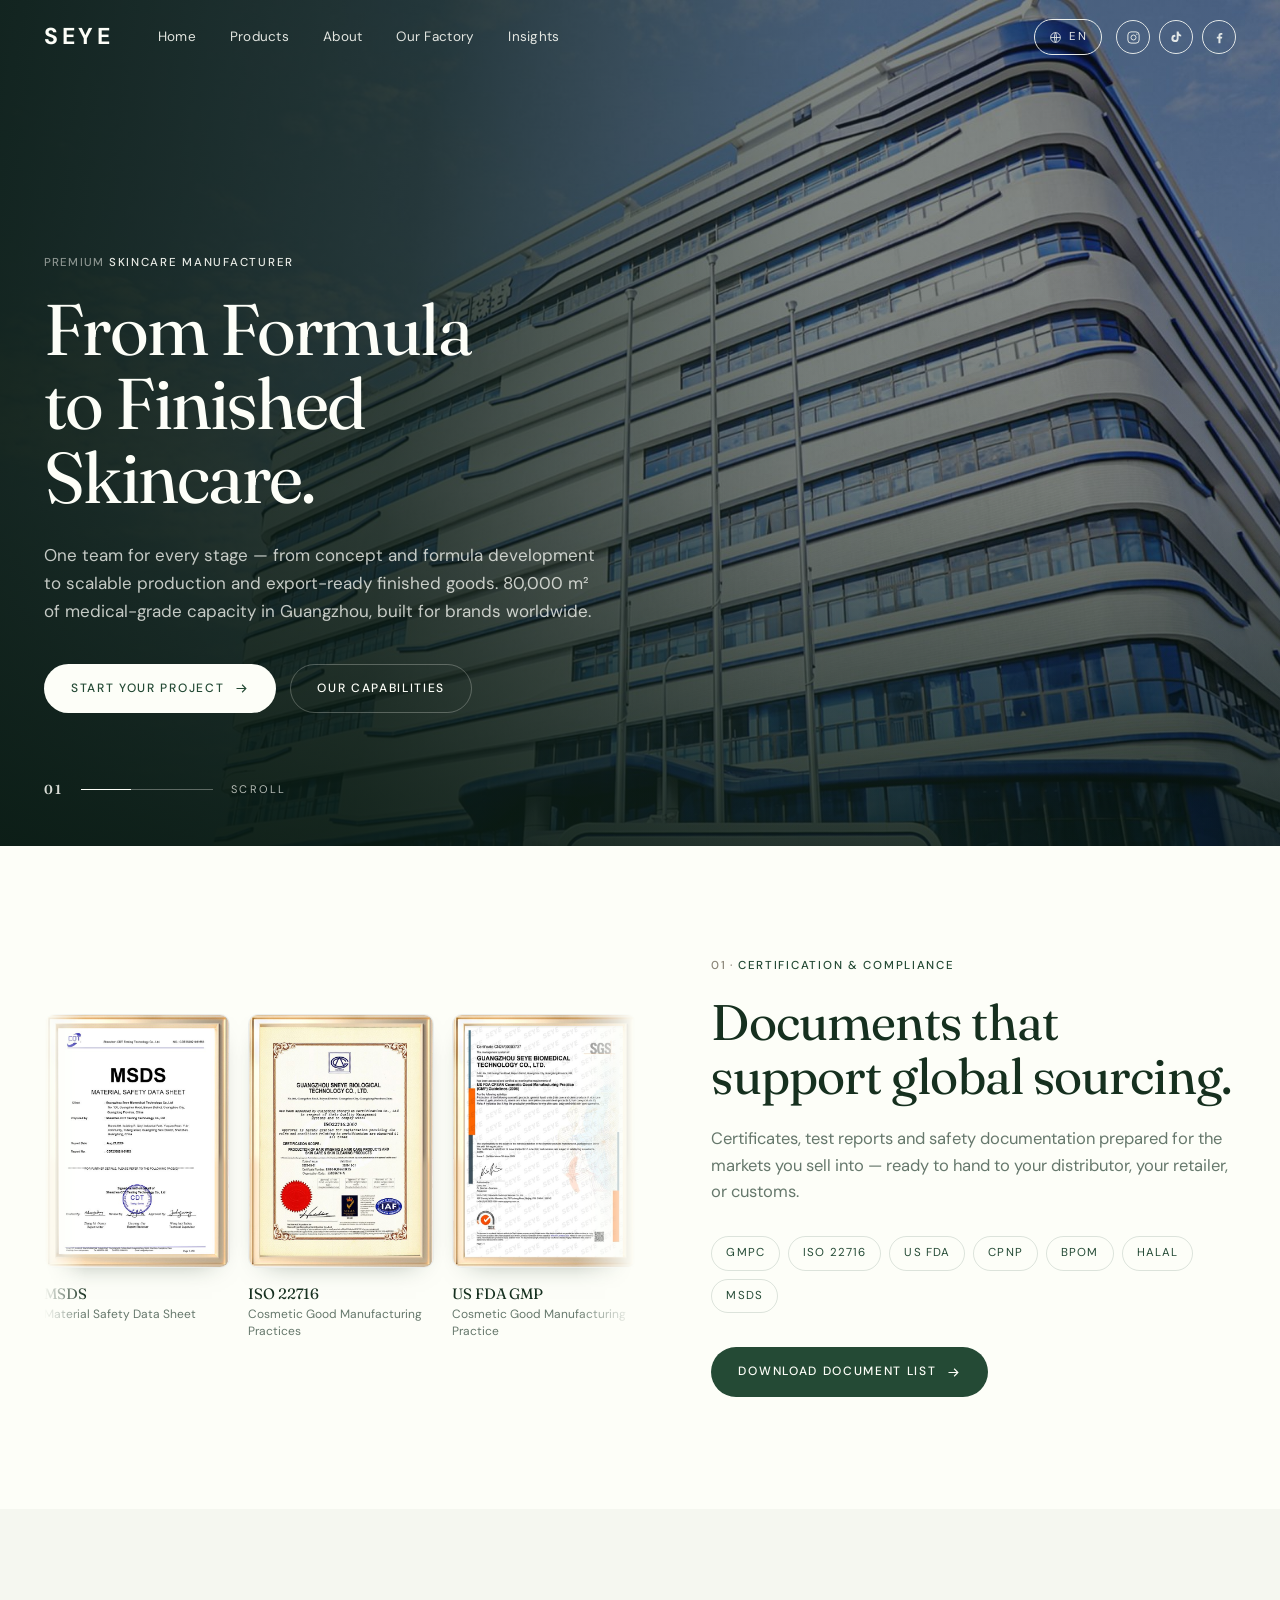
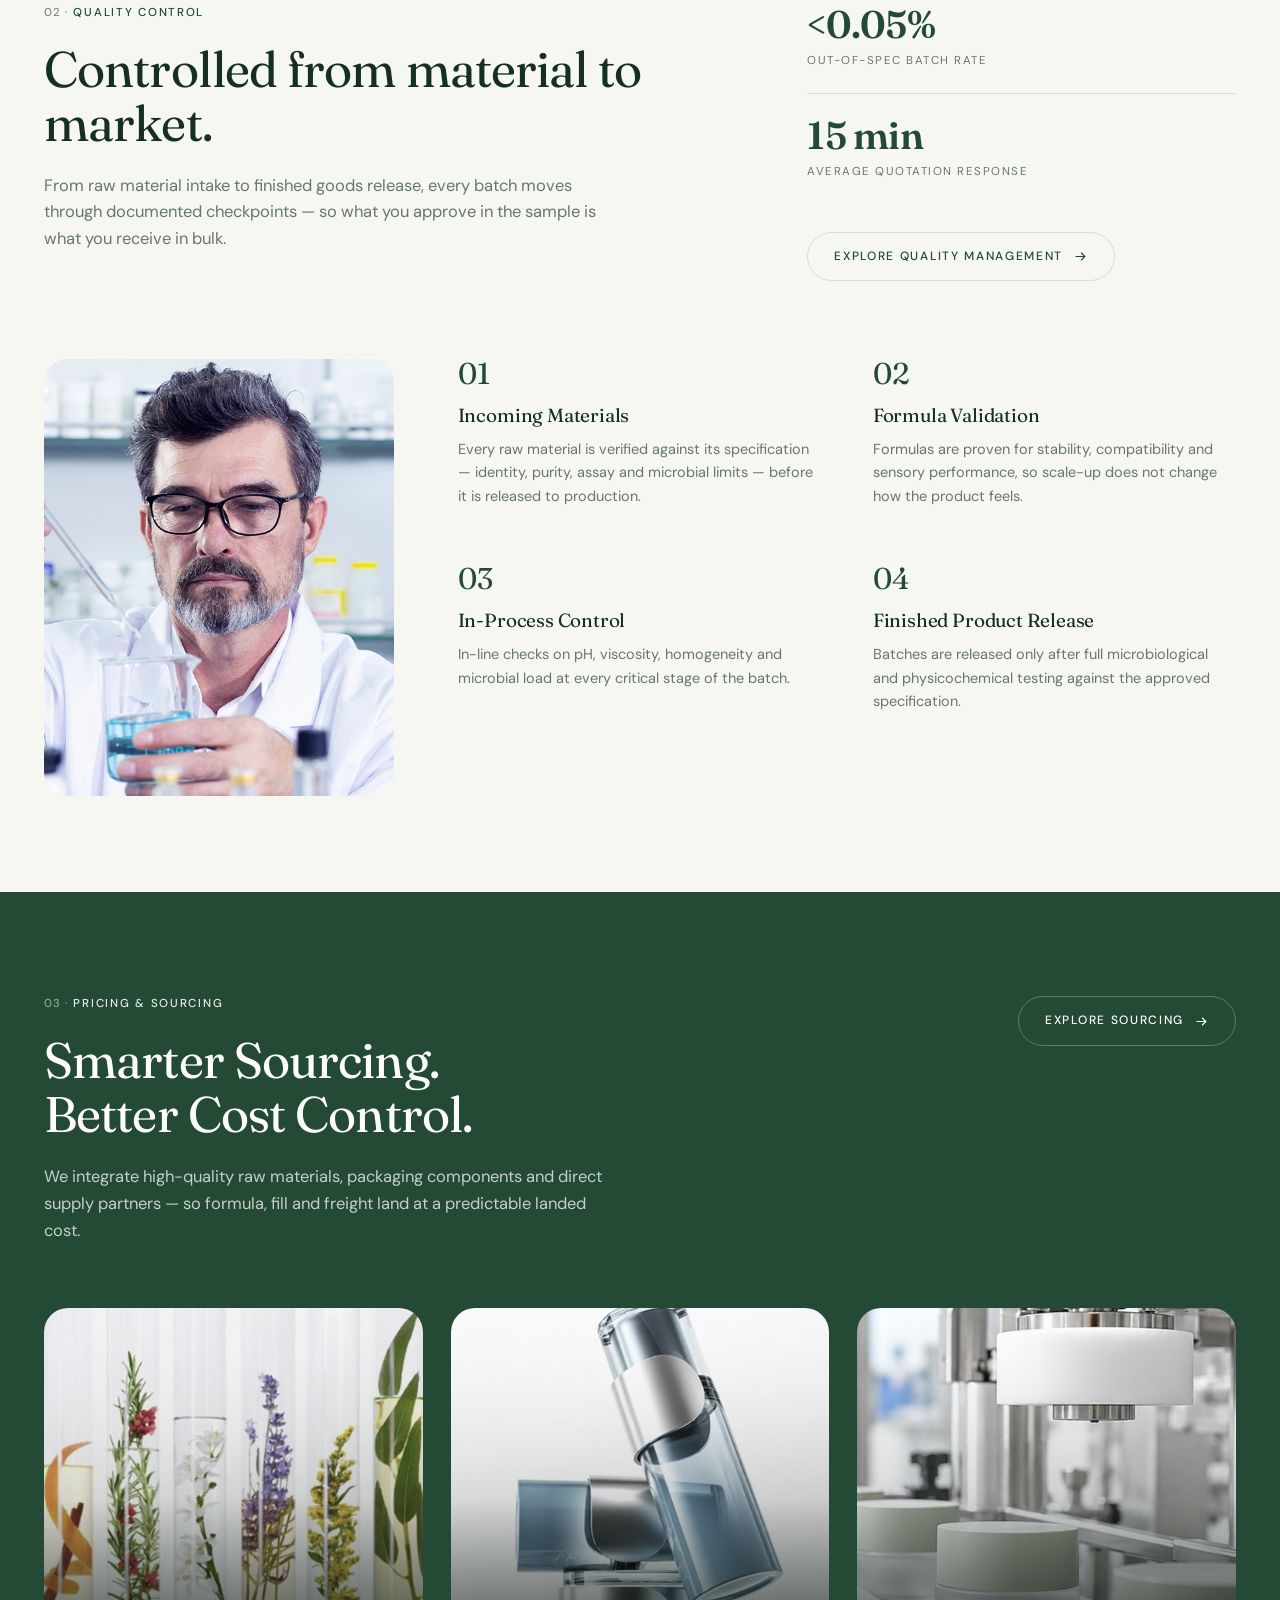
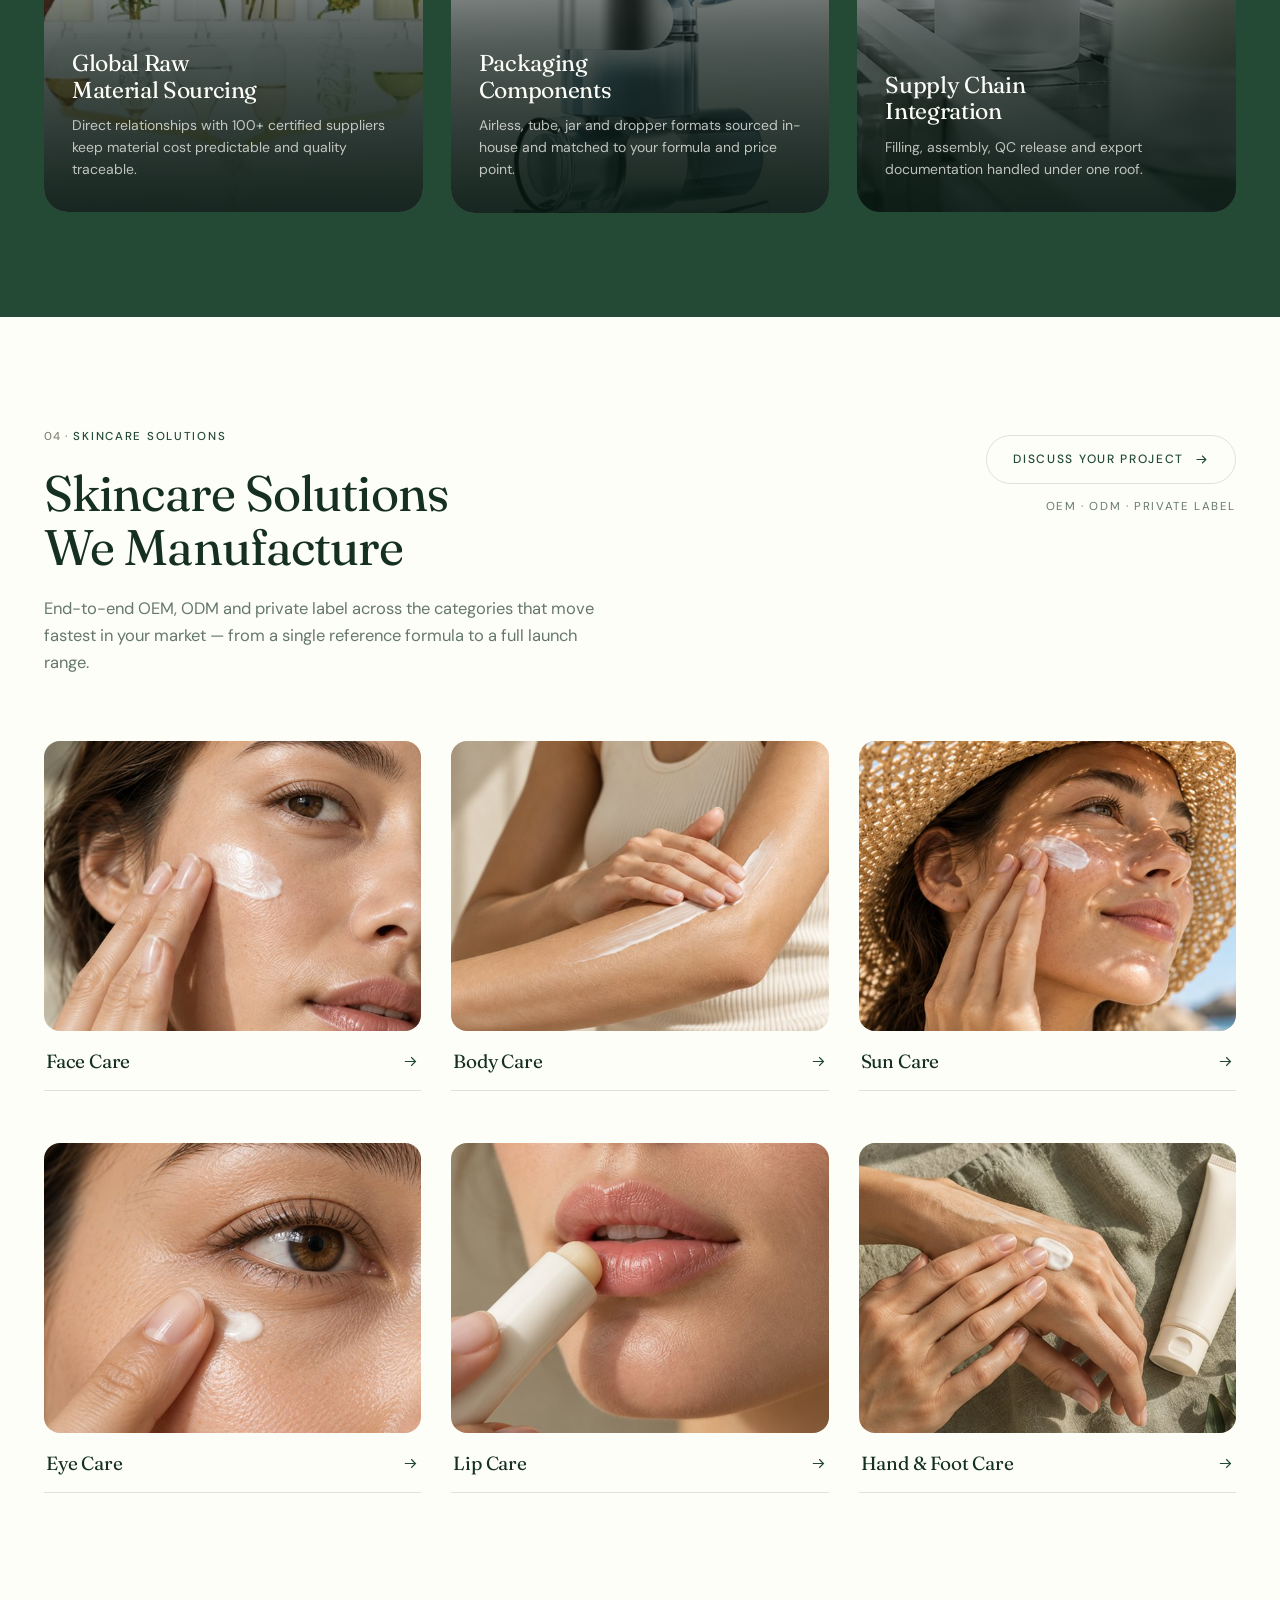
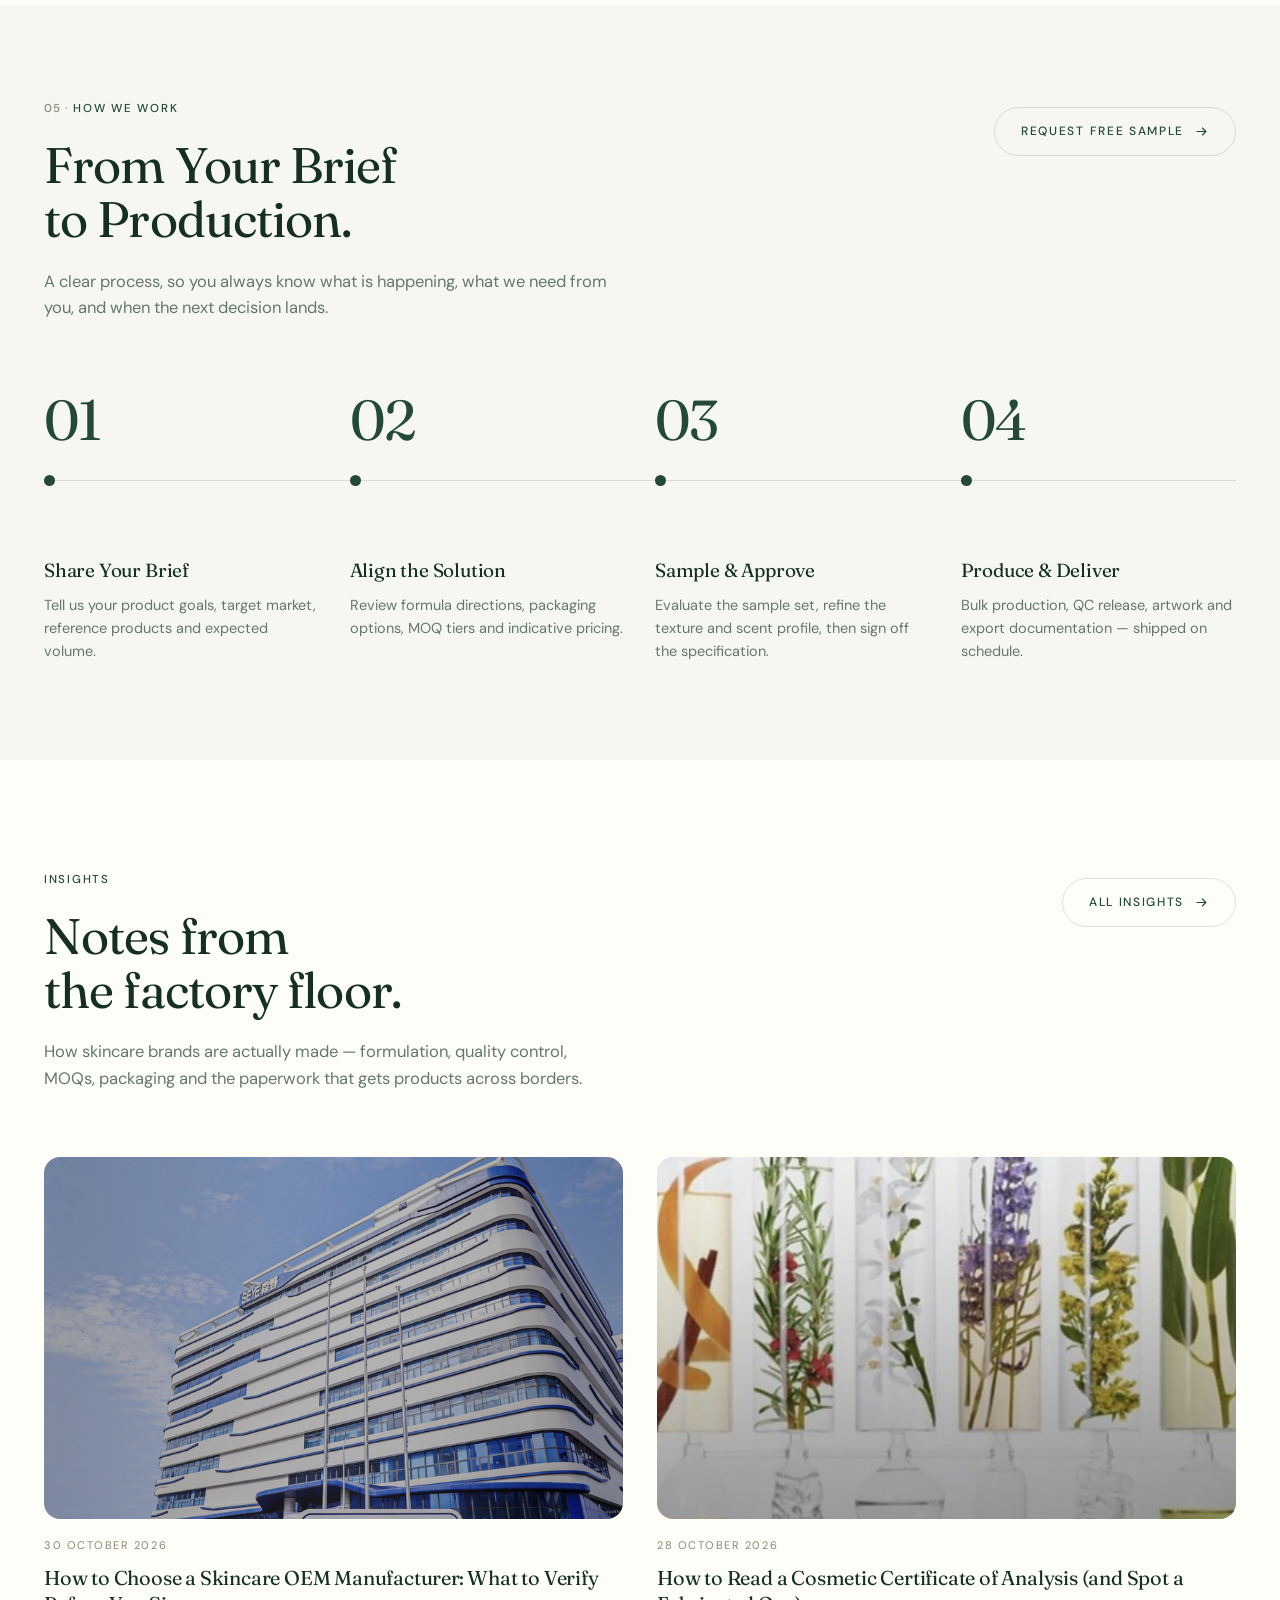
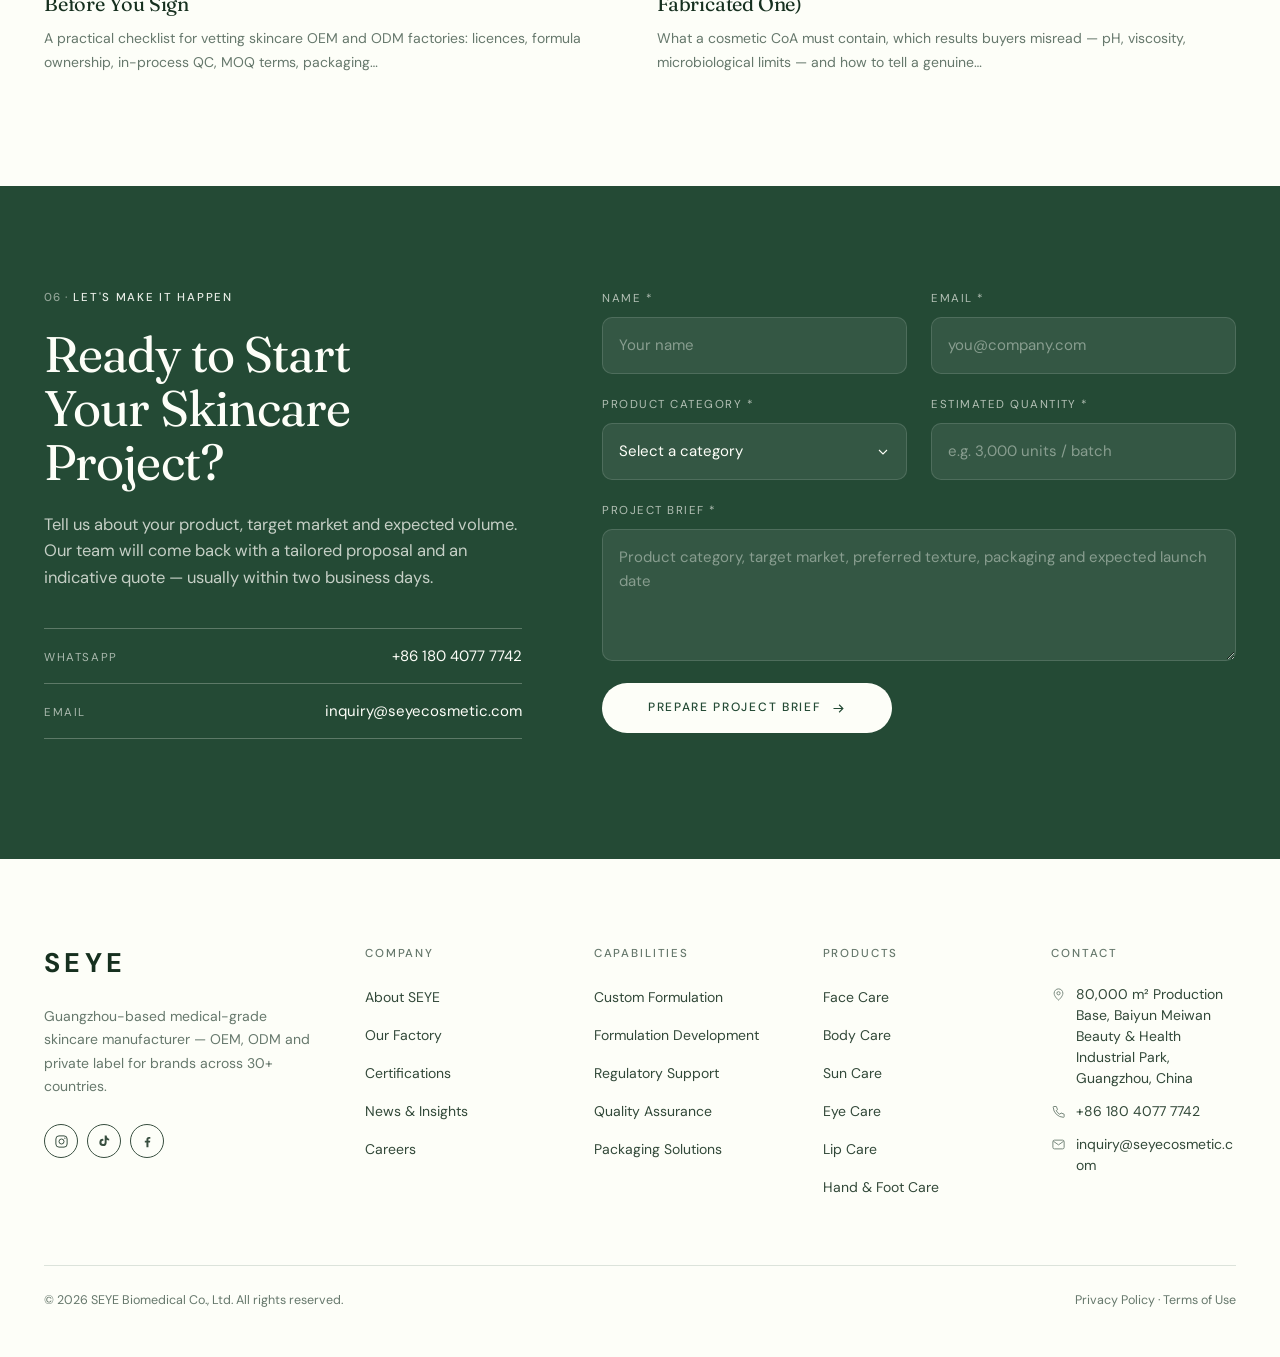
==== commit 6d420ee6: "fix(ui): 修复移动端页脚邮箱撑破页面产生横向滚动" ====
--- a/index.html
+++ b/index.html
@@ -416,7 +416,9 @@
 .ftr li a,.ftr address{ font-size:14px; color:var(--ink); opacity:.88; transition:opacity .25s var(--ease); }
 .ftr li a:hover{ opacity:1; color:var(--green); }
 .ftr address{ font-style:normal; display:flex; flex-direction:column; gap:12px; }
-.ftr address span{ display:flex; gap:10px; align-items:flex-start; line-height:1.5; }
+.ftr address span{ display:flex; gap:10px; align-items:flex-start; line-height:1.5; min-width:0; overflow-wrap:anywhere; }
+/* 邮箱、域名这类不可断行的串在窄屏会把整页撑出横向滚动，允许在任意字符处折行 */
+.ftr address a,.ftr address span,.ftr li a{ overflow-wrap:anywhere; }
 .ftr address svg{ flex:none; width:15px; height:15px; margin-top:3px; color:var(--muted); }
 .ftr__bottom{ display:flex; flex-wrap:wrap; gap:16px 28px; justify-content:space-between; margin-top:66px; padding-top:24px; border-top:1px solid var(--line); font-size:12.5px; color:var(--muted); }
 
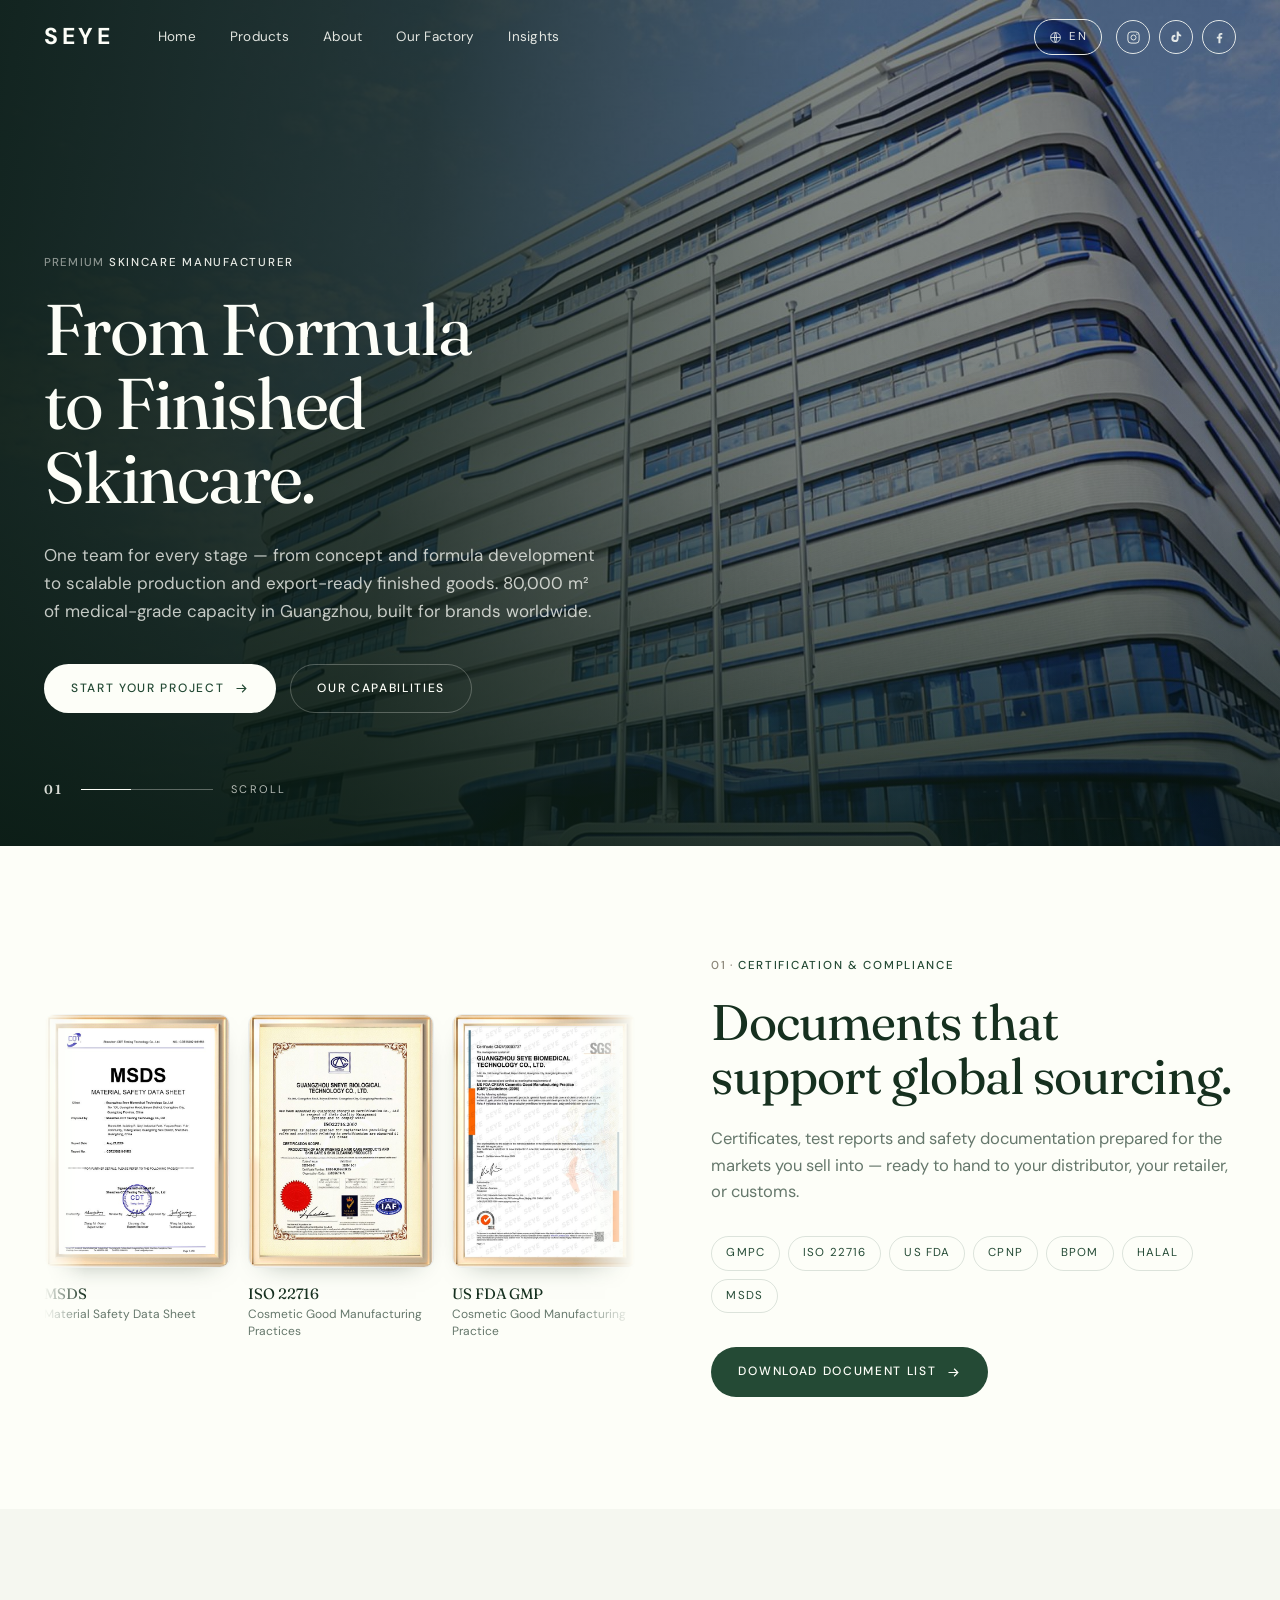
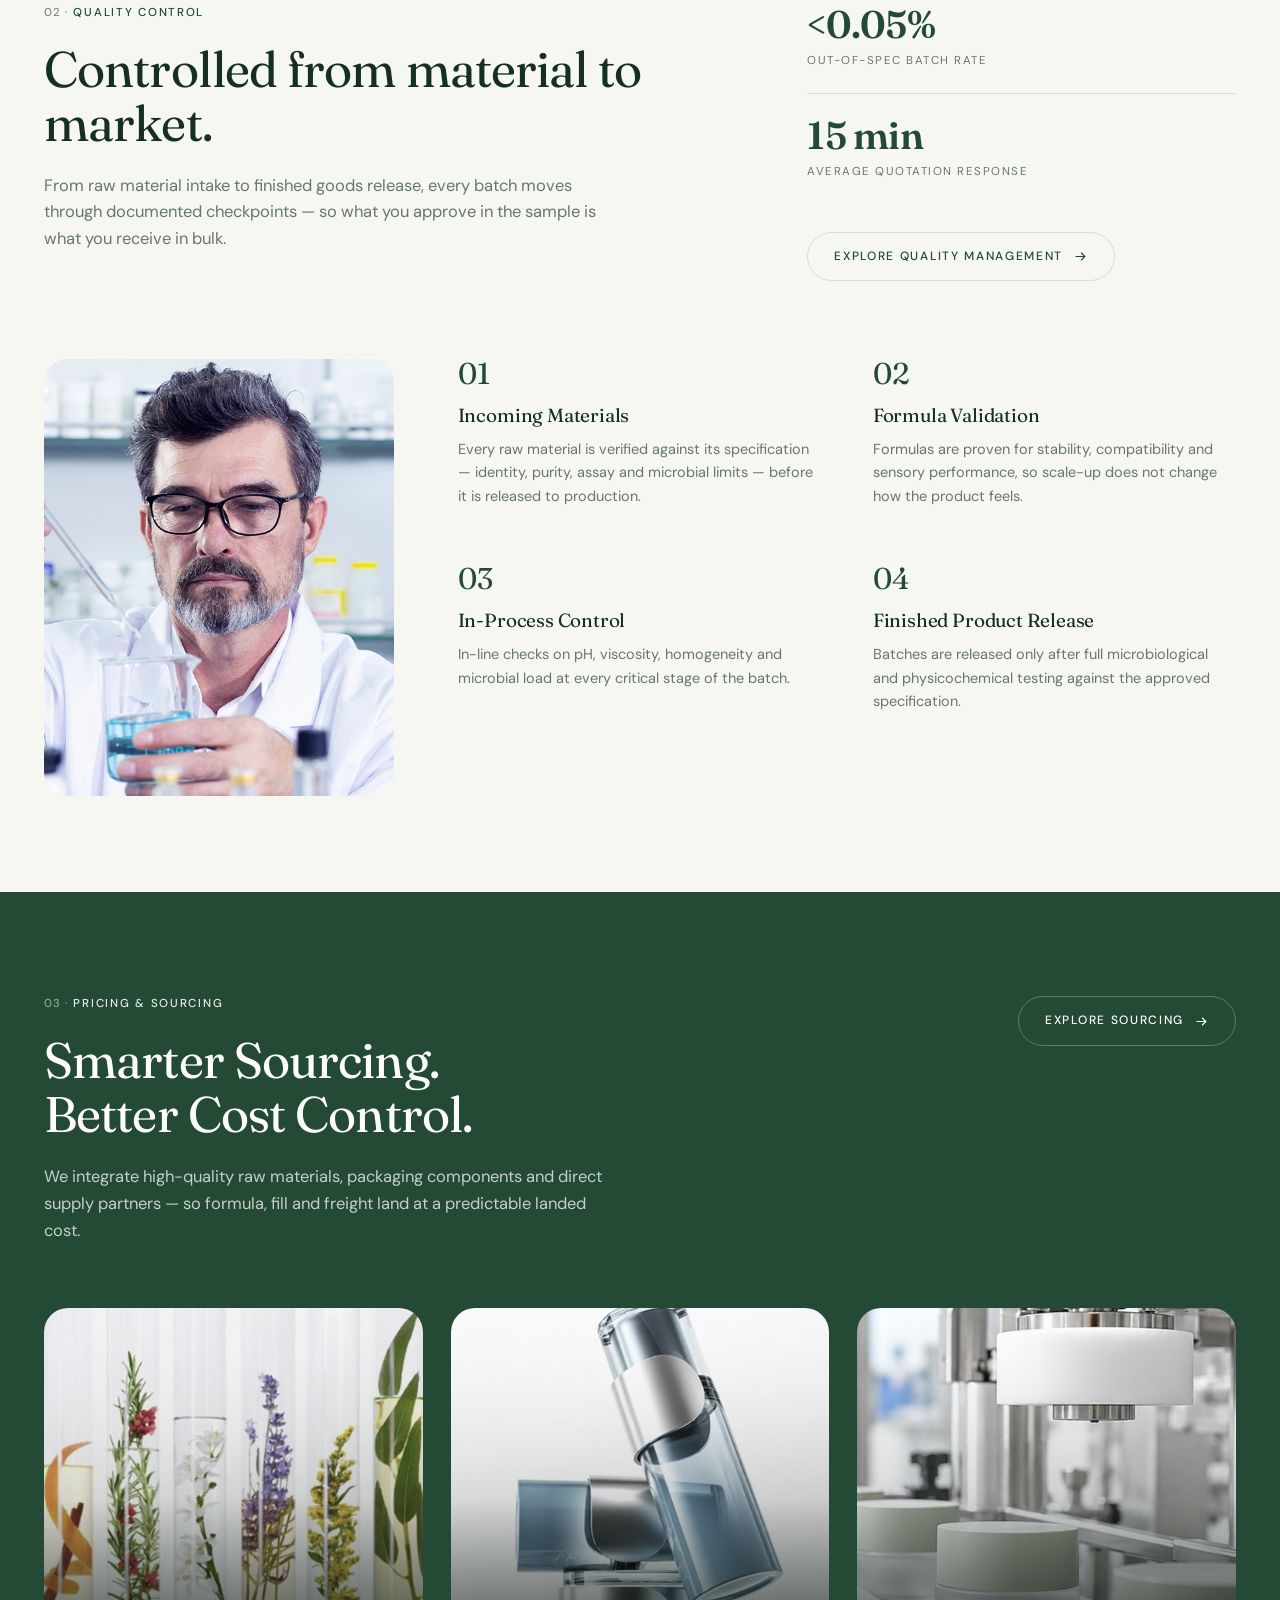
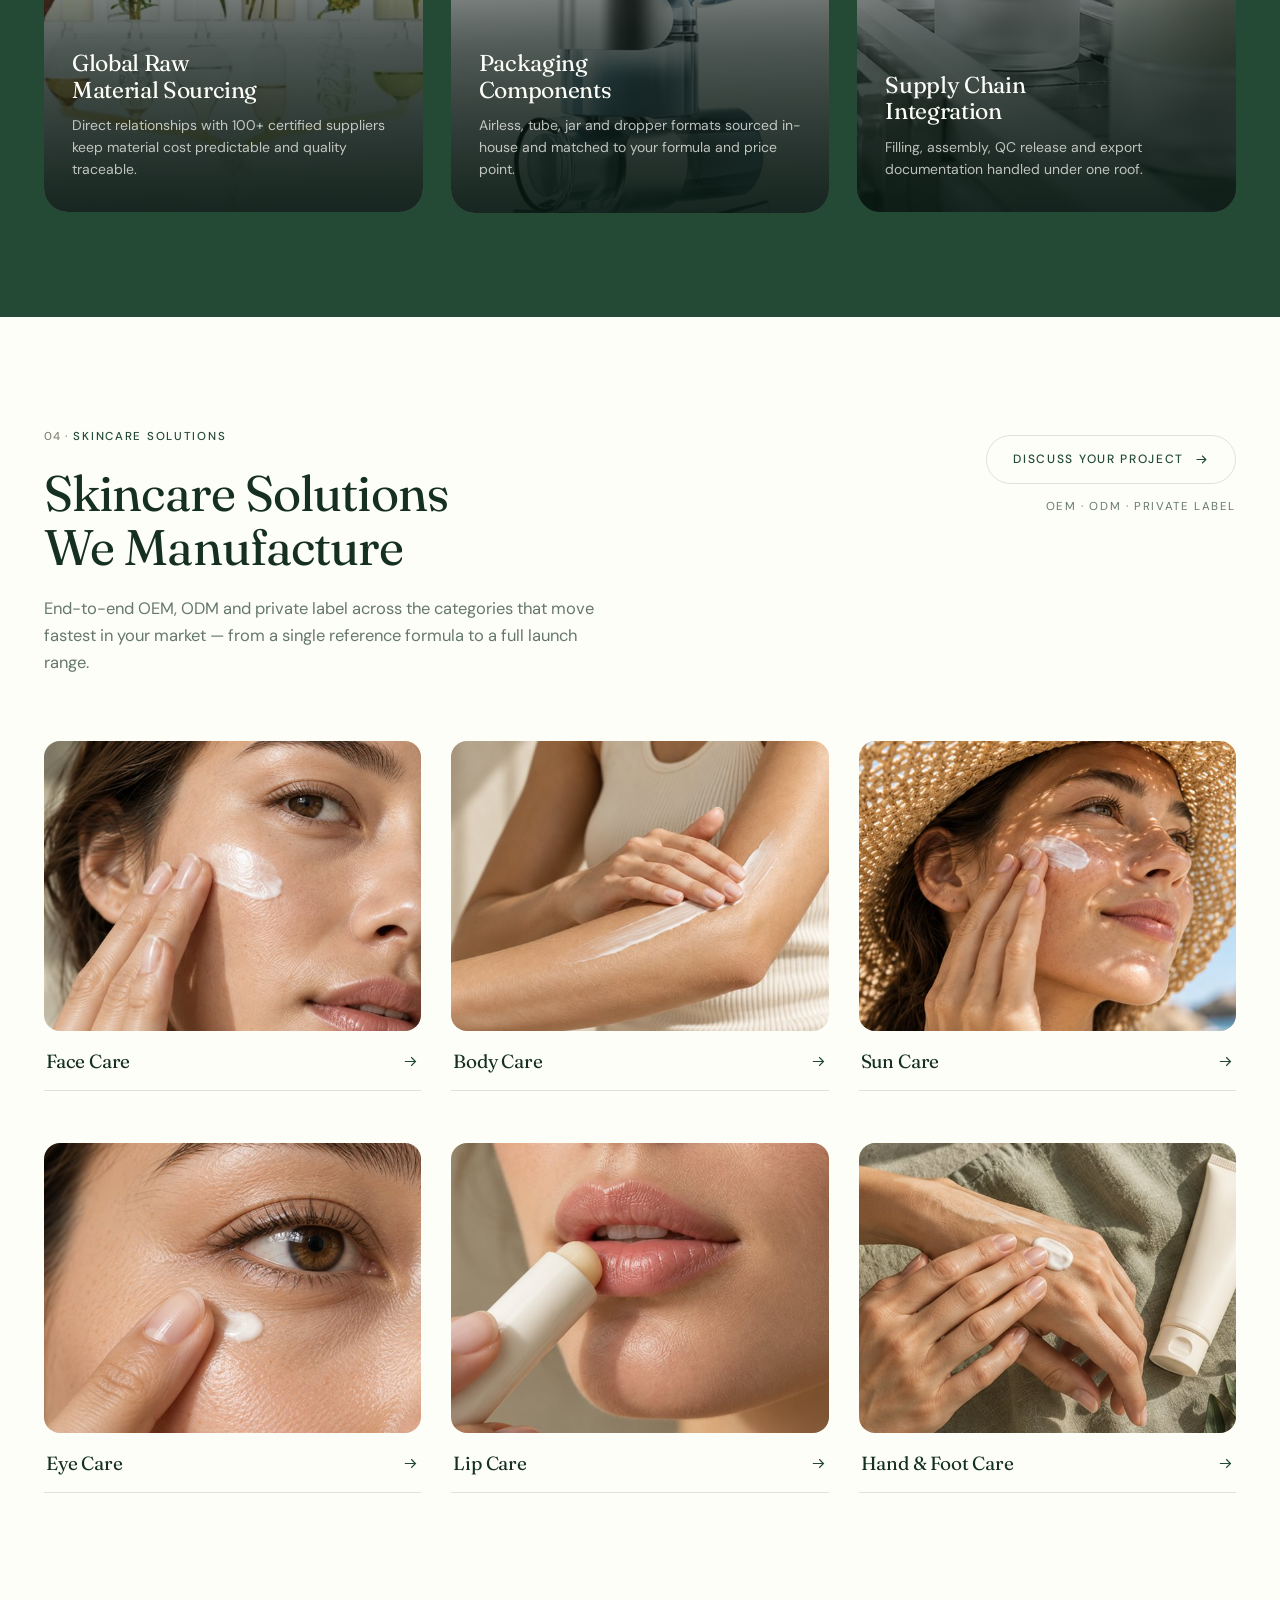
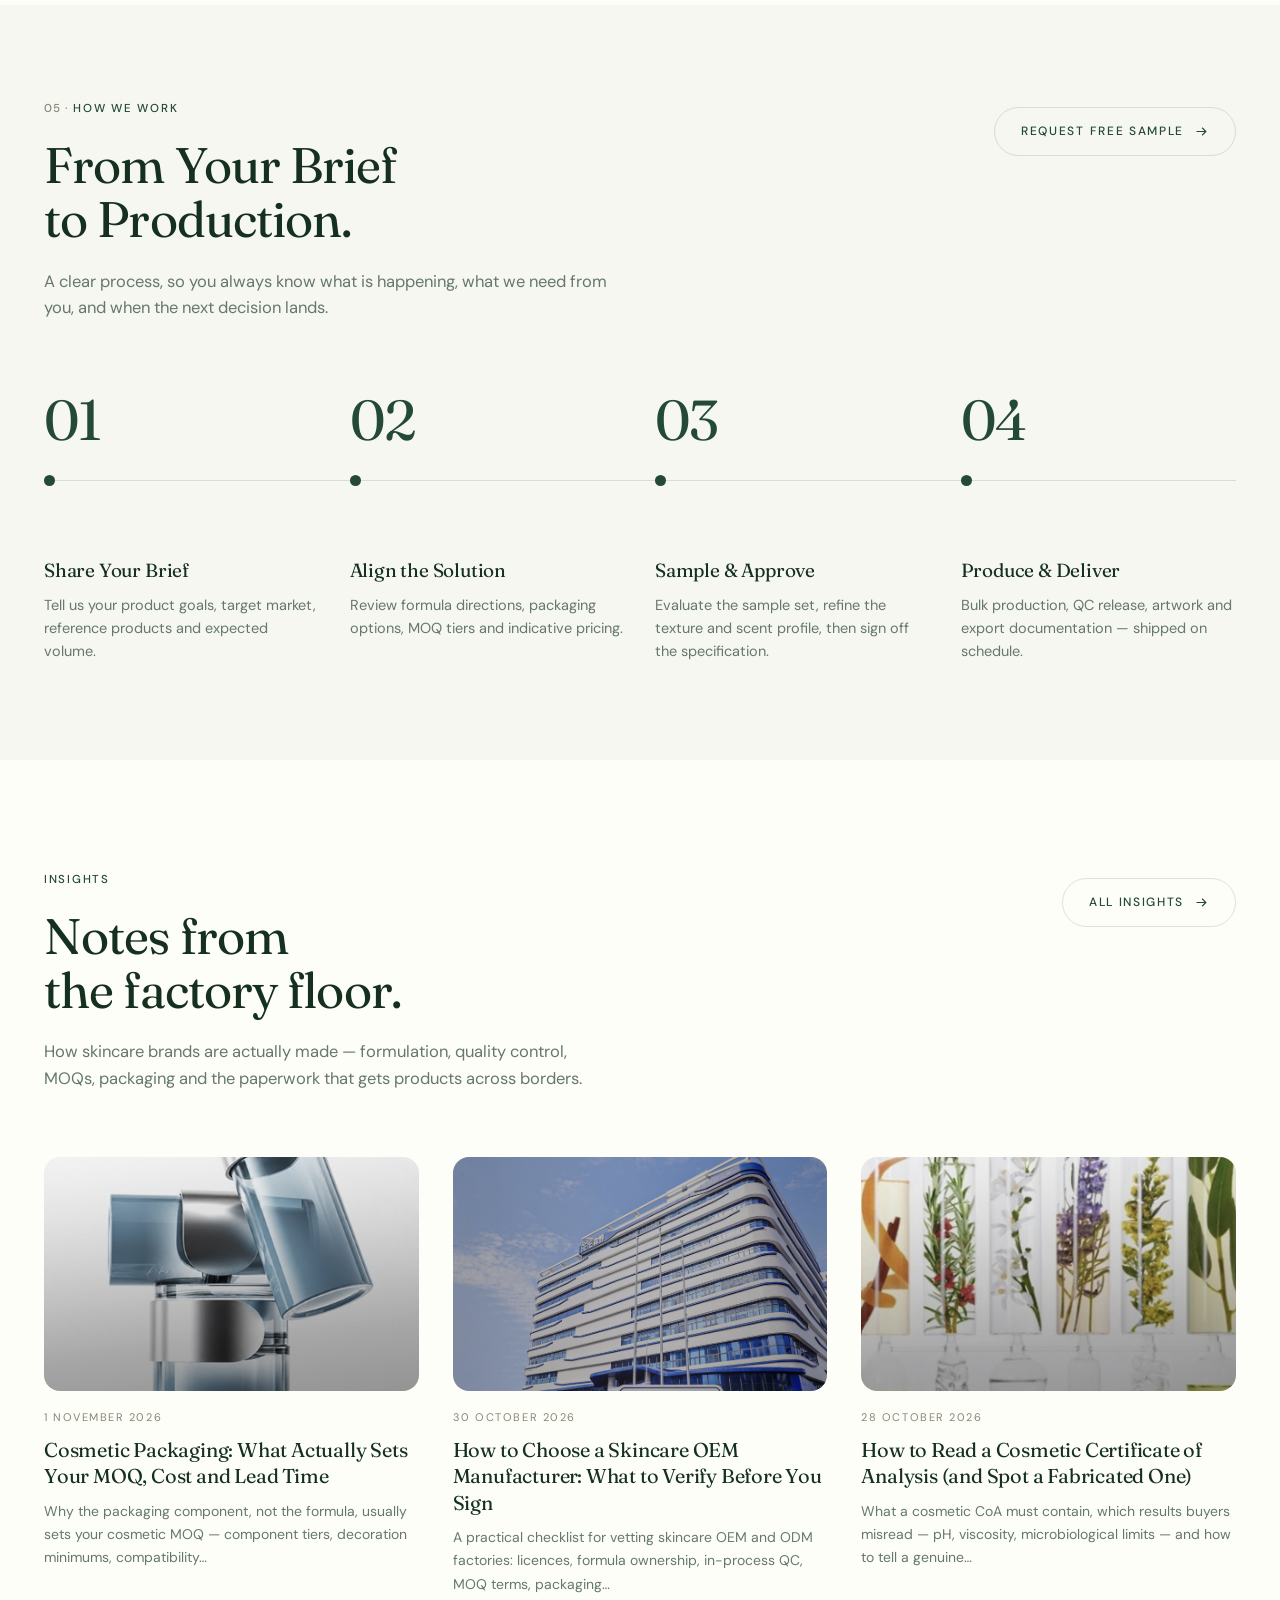
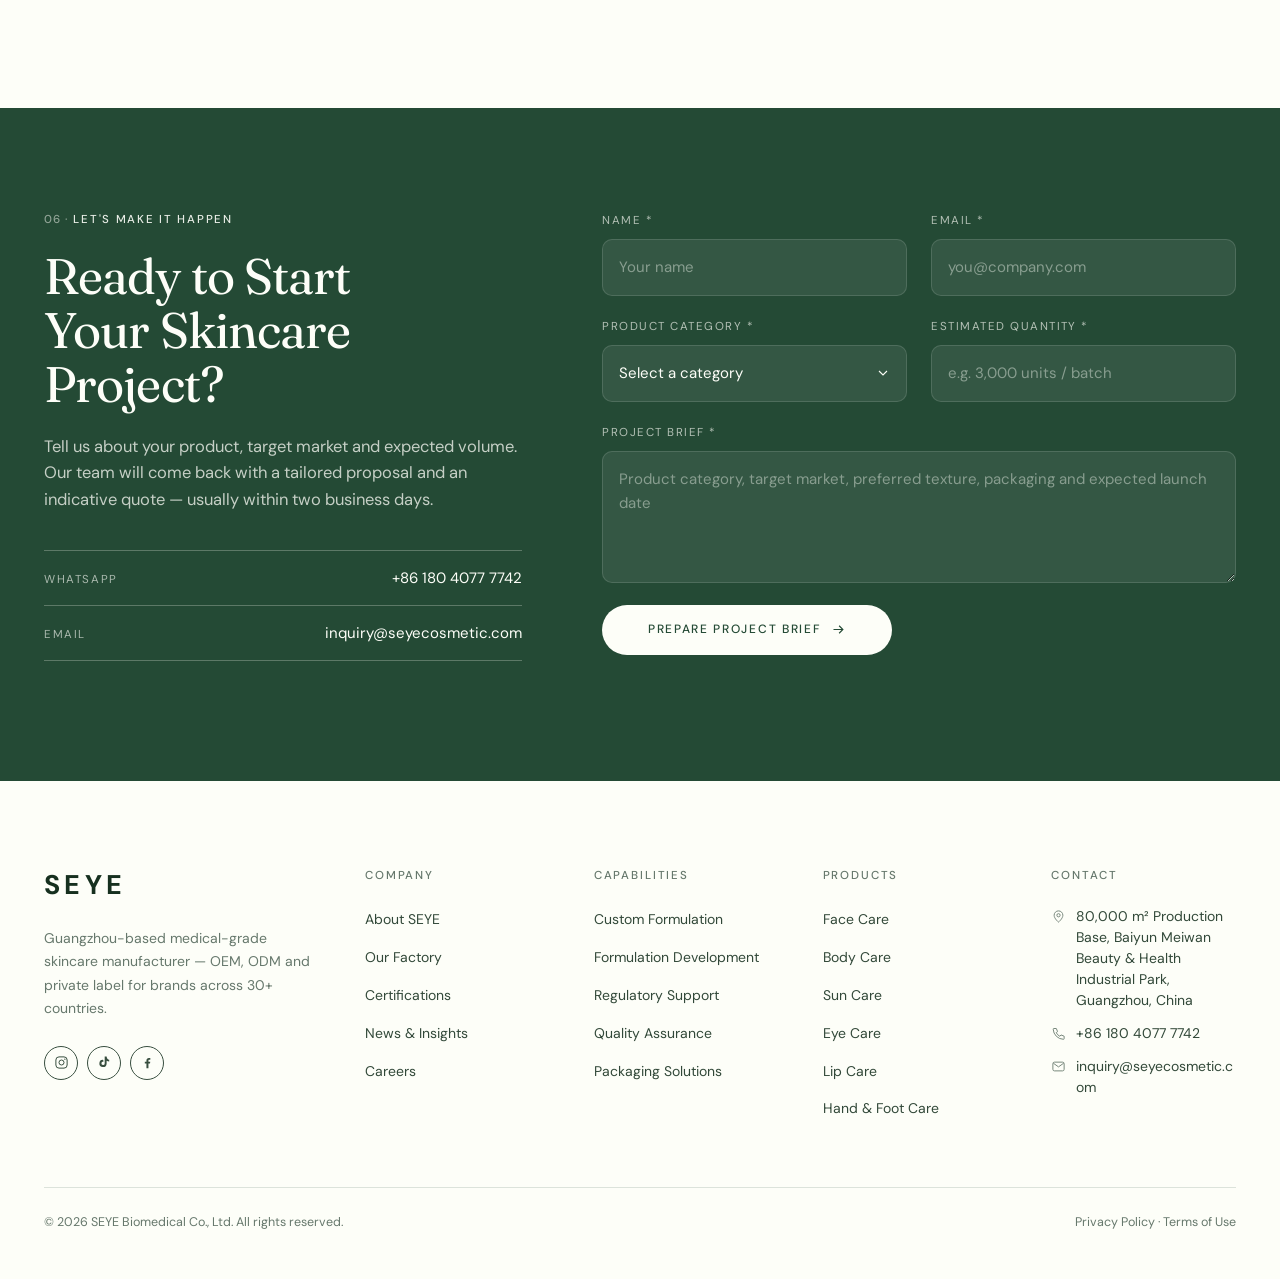
==== commit a986933b: "content: 新增文章《Cosmetic Packaging: MOQ, Cost and Lead Time》" ====
--- a/index.html
+++ b/index.html
@@ -18,13 +18,13 @@
      这一整块由 node build-articles.js 生成，不要手改 —— 里面的绝对地址全部来自
      site.config.js 的 baseUrl，手改过的内容下次构建就被覆盖。 -->
 <!-- SEO:START -->
-  <link rel="canonical" href="https://seye-cosmetic-site.netlify.app/">
+  <link rel="canonical" href="https://seye-cosmetic-site.pages.dev/">
   <meta property="og:type" content="website">
   <meta property="og:site_name" content="SEYE Biomedical">
   <meta property="og:title" content="From Formula to Finished Skincare — SEYE Biomedical">
   <meta property="og:description" content="Guangzhou-based OEM / ODM / private-label skincare manufacturer. Custom formulation, medical-grade quality control and export-ready documentation for brands in 30+ countries.">
-  <meta property="og:url" content="https://seye-cosmetic-site.netlify.app/">
-  <meta property="og:image" content="https://seye-cosmetic-site.netlify.app/assets/og-cover.jpg">
+  <meta property="og:url" content="https://seye-cosmetic-site.pages.dev/">
+  <meta property="og:image" content="https://seye-cosmetic-site.pages.dev/assets/og-cover.jpg">
   <meta property="og:image:width" content="1200">
   <meta property="og:image:height" content="630">
   <meta property="og:image:alt" content="From Formula to Finished Skincare — SEYE Biomedical">
@@ -32,20 +32,20 @@
   <meta name="twitter:card" content="summary_large_image">
   <meta name="twitter:title" content="From Formula to Finished Skincare — SEYE Biomedical">
   <meta name="twitter:description" content="Guangzhou-based OEM / ODM / private-label skincare manufacturer. Custom formulation, medical-grade quality control and export-ready documentation for brands in 30+ countries.">
-  <meta name="twitter:image" content="https://seye-cosmetic-site.netlify.app/assets/og-cover.jpg">
+  <meta name="twitter:image" content="https://seye-cosmetic-site.pages.dev/assets/og-cover.jpg">
 <script type="application/ld+json">
 {
   "@context": "https://schema.org",
   "@graph": [
     {
       "@type": "Organization",
-      "@id": "https://seye-cosmetic-site.netlify.app/#organization",
+      "@id": "https://seye-cosmetic-site.pages.dev/#organization",
       "name": "SEYE Biomedical",
       "alternateName": "SEYE Biomedical Co., Ltd.",
-      "url": "https://seye-cosmetic-site.netlify.app/",
+      "url": "https://seye-cosmetic-site.pages.dev/",
       "logo": {
         "@type": "ImageObject",
-        "url": "https://seye-cosmetic-site.netlify.app/assets/apple-touch-icon.png",
+        "url": "https://seye-cosmetic-site.pages.dev/assets/apple-touch-icon.png",
         "width": 180,
         "height": 180
       },
@@ -70,30 +70,30 @@
     },
     {
       "@type": "WebSite",
-      "@id": "https://seye-cosmetic-site.netlify.app/#website",
-      "url": "https://seye-cosmetic-site.netlify.app/",
+      "@id": "https://seye-cosmetic-site.pages.dev/#website",
+      "url": "https://seye-cosmetic-site.pages.dev/",
       "name": "SEYE Biomedical",
       "description": "SEYE Biomedical is a Guangzhou-based OEM / ODM / private-label skincare manufacturer. Custom formulation, medical-grade quality control, global sourcing and export-ready documentation.",
       "publisher": {
-        "@id": "https://seye-cosmetic-site.netlify.app/#organization"
+        "@id": "https://seye-cosmetic-site.pages.dev/#organization"
       },
       "inLanguage": "en"
     },
     {
       "@type": "WebPage",
-      "@id": "https://seye-cosmetic-site.netlify.app/#webpage",
-      "url": "https://seye-cosmetic-site.netlify.app/",
+      "@id": "https://seye-cosmetic-site.pages.dev/#webpage",
+      "url": "https://seye-cosmetic-site.pages.dev/",
       "name": "SEYE Biomedical — From Formula to Finished Skincare",
       "description": "SEYE Biomedical is a Guangzhou-based OEM / ODM / private-label skincare manufacturer. Custom formulation, medical-grade quality control, global sourcing and export-ready documentation.",
       "isPartOf": {
-        "@id": "https://seye-cosmetic-site.netlify.app/#website"
+        "@id": "https://seye-cosmetic-site.pages.dev/#website"
       },
       "about": {
-        "@id": "https://seye-cosmetic-site.netlify.app/#organization"
+        "@id": "https://seye-cosmetic-site.pages.dev/#organization"
       },
       "primaryImageOfPage": {
         "@type": "ImageObject",
-        "url": "https://seye-cosmetic-site.netlify.app/assets/og-cover.jpg"
+        "url": "https://seye-cosmetic-site.pages.dev/assets/og-cover.jpg"
       },
       "inLanguage": "en"
     }
@@ -504,6 +504,8 @@
   .reveal{ opacity:1; transform:none; }
 }
 </style>
+<!-- ANALYTICS:START --><script defer src="https://cloud.umami.is/script.js" data-website-id="bd986006-faf9-4f64-94bd-0ee7d508c644"></script>
+<!-- ANALYTICS:END -->
 </head>
 <body>
 
@@ -784,7 +786,8 @@
 
     <div class="ins-grid" id="insGrid">
       <!-- ARTICLES:START -->
-      <a class="ins-card reveal" href="insights/how-to-choose-a-skincare-oem-manufacturer/"><figure class="ins-card__img"><img src="assets/hero.jpg" alt="SEYE Biomedical production facility in Guangzhou" loading="lazy"></figure><time datetime="2026-10-30">30 October 2026</time><h3>How to Choose a Skincare OEM Manufacturer: What to Verify Before You Sign</h3><p>A practical checklist for vetting skincare OEM and ODM factories: licences, formula ownership, in-process QC, MOQ terms, packaging…</p></a>
+      <a class="ins-card reveal" href="insights/cosmetic-packaging-moq-cost-lead-time/"><figure class="ins-card__img"><img src="assets/src-packaging.jpg" alt="Cosmetic packaging components arranged on a workbench" loading="lazy"></figure><time datetime="2026-11-01">1 November 2026</time><h3>Cosmetic Packaging: What Actually Sets Your MOQ, Cost and Lead Time</h3><p>Why the packaging component, not the formula, usually sets your cosmetic MOQ — component tiers, decoration minimums, compatibility…</p></a>
+<a class="ins-card reveal" href="insights/how-to-choose-a-skincare-oem-manufacturer/"><figure class="ins-card__img"><img src="assets/hero.jpg" alt="SEYE Biomedical production facility in Guangzhou" loading="lazy"></figure><time datetime="2026-10-30">30 October 2026</time><h3>How to Choose a Skincare OEM Manufacturer: What to Verify Before You Sign</h3><p>A practical checklist for vetting skincare OEM and ODM factories: licences, formula ownership, in-process QC, MOQ terms, packaging…</p></a>
 <a class="ins-card reveal" href="insights/reading-a-cosmetic-certificate-of-analysis/"><figure class="ins-card__img"><img src="assets/ins-coa.jpg" alt="Botanical raw material specimens in laboratory glassware" loading="lazy"></figure><time datetime="2026-10-28">28 October 2026</time><h3>How to Read a Cosmetic Certificate of Analysis (and Spot a Fabricated One)</h3><p>What a cosmetic CoA must contain, which results buyers misread — pH, viscosity, microbiological limits — and how to tell a genuine…</p></a>
       <!-- ARTICLES:END -->
     </div>
@@ -808,15 +811,11 @@
       </dl>
     </div>
 
-    <!-- Netlify Forms: the pair (name + data-netlify) is what the build scanner looks for.
-         Set the same name in Site settings → Forms → project-brief, then enable Form detection
-         BEFORE redeploying, otherwise submissions are silently discarded. -->
+    <!-- 询盘表单 → /api/enquiry（Pages Function，源码在 functions/api/enquiry.js）
+         收件邮箱存在 Cloudflare 的环境变量 ENQUIRY_TO 里，不进公开仓库。
+         保留 action 是为了没开 JS 时也能提交，正常路径走下面的 fetch。 -->
     <form class="cta-form reveal" style="--d:.1s" id="briefForm"
-          name="project-brief" method="POST" data-netlify="true"
-          data-netlify-honeypot="bot-field" novalidate>
-      <!-- No manual form-name input: this is static HTML, so Netlify's build step
-           strips data-netlify and injects the hidden form-name itself. Adding one here
-           would send the field twice. -->
+          name="project-brief" method="POST" action="/api/enquiry" novalidate>
       <p hidden><label>Leave this field empty <input name="bot-field" tabindex="-1" autocomplete="off"></label></p>
 
       <div class="field">
@@ -1002,12 +1001,11 @@
   io.observe(el);
 });
 
-/* ---------- enquiry form → Netlify Forms ----------
-   Posts URL-encoded to the site root, which is where Netlify listens for
-   submissions of a detected form. JSON bodies are NOT supported.
-   Swapping to Formspree / Cloudflare later = change `endpoint` only.        */
+/* ---------- enquiry form → /api/enquiry ----------
+   发到 Pages Function（functions/api/enquiry.js），由它转发邮件。
+   这里只认 JSON 里的 ok 字段，第三方换成谁都只改那一个文件。        */
 const briefForm = document.getElementById('briefForm');
-const FORM_ENDPOINT = '/';
+const FORM_ENDPOINT = '/api/enquiry';
 
 briefForm.addEventListener('submit', async (ev) => {
   ev.preventDefault();
@@ -1021,10 +1019,12 @@
   try {
     const res = await fetch(FORM_ENDPOINT, {
       method: 'POST',
-      headers: { 'Content-Type': 'application/x-www-form-urlencoded' },
-      body: new URLSearchParams(new FormData(briefForm)).toString(),
+      body: new FormData(briefForm),
     });
-    if (!res.ok) throw new Error('HTTP ' + res.status);
+    /* 函数返回 JSON；解析失败或 ok 不为 true 都按失败处理 */
+    let out = null;
+    try { out = await res.json(); } catch (e) { /* 非 JSON 响应 */ }
+    if (!res.ok || !out || !out.ok) throw new Error((out && out.error) || ('HTTP ' + res.status));
 
     briefForm.replaceChildren(Object.assign(document.createElement('p'), {
       className: 'form-done',
